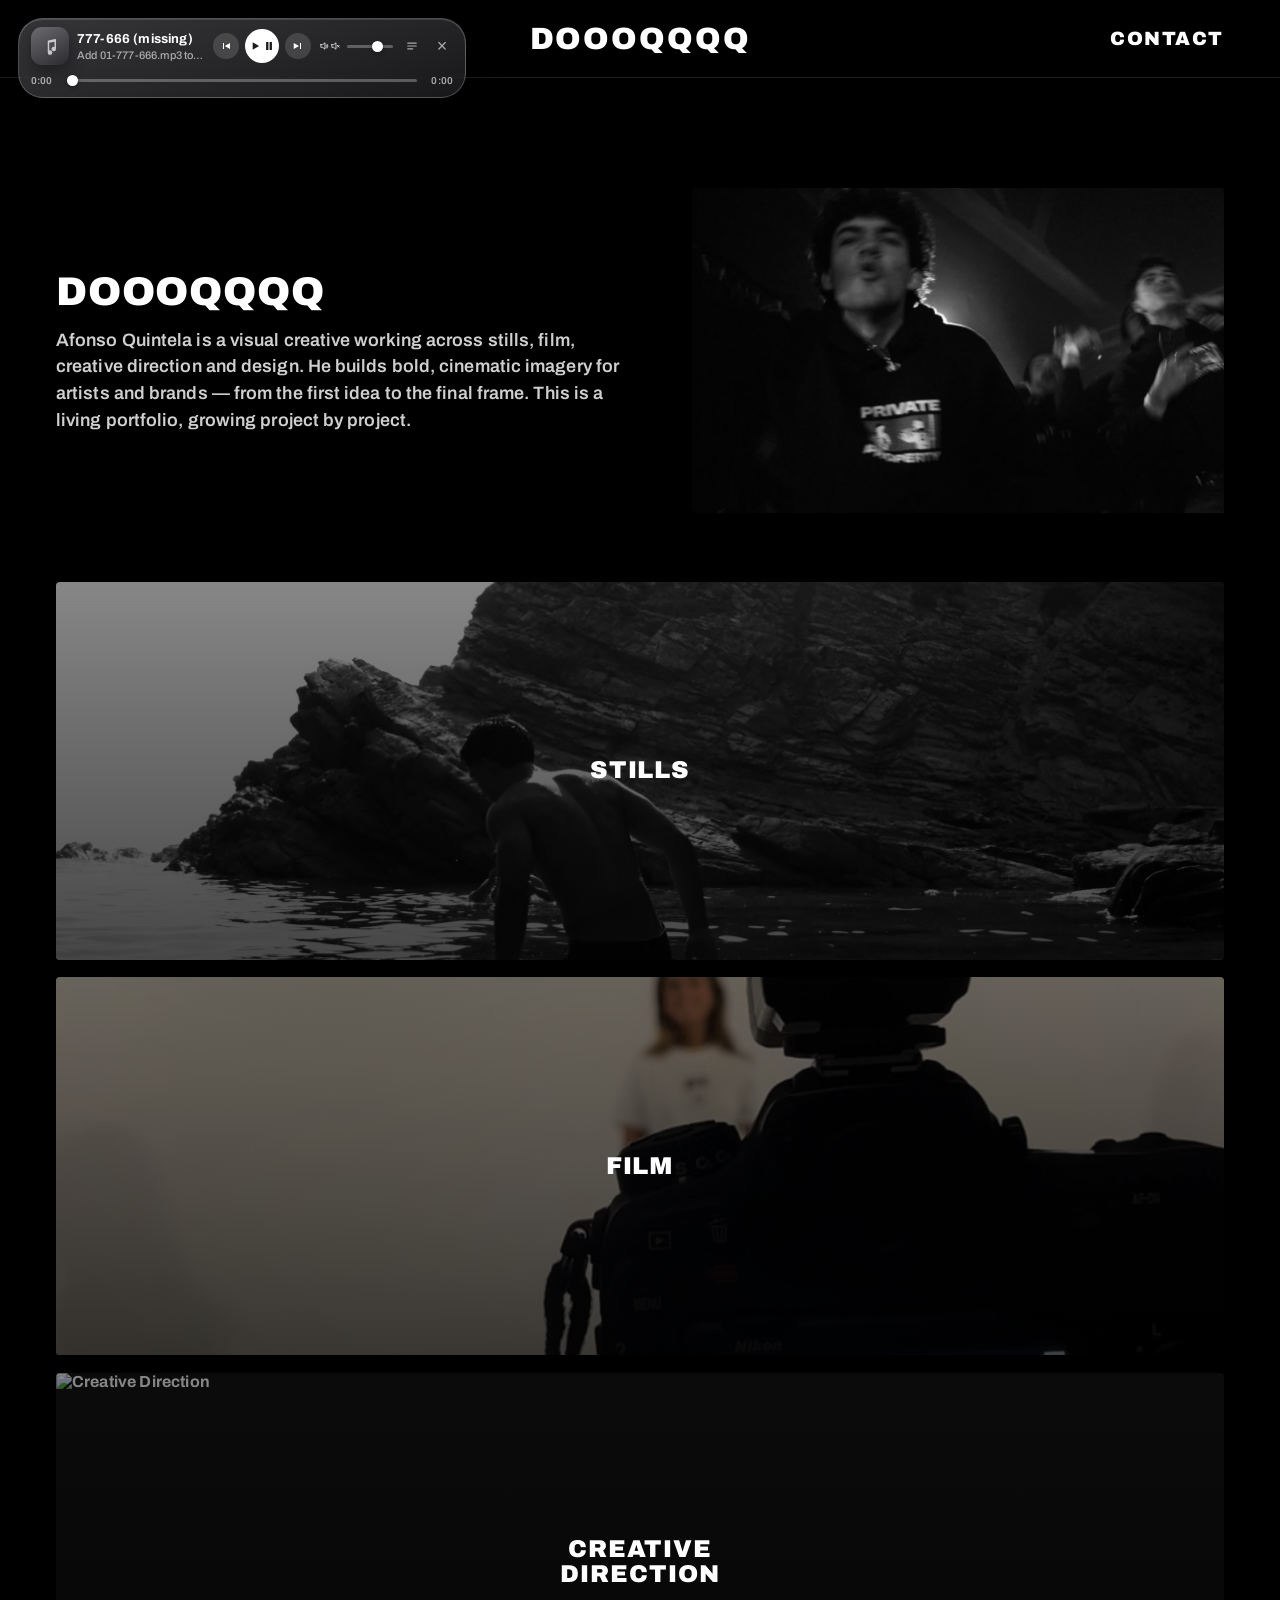
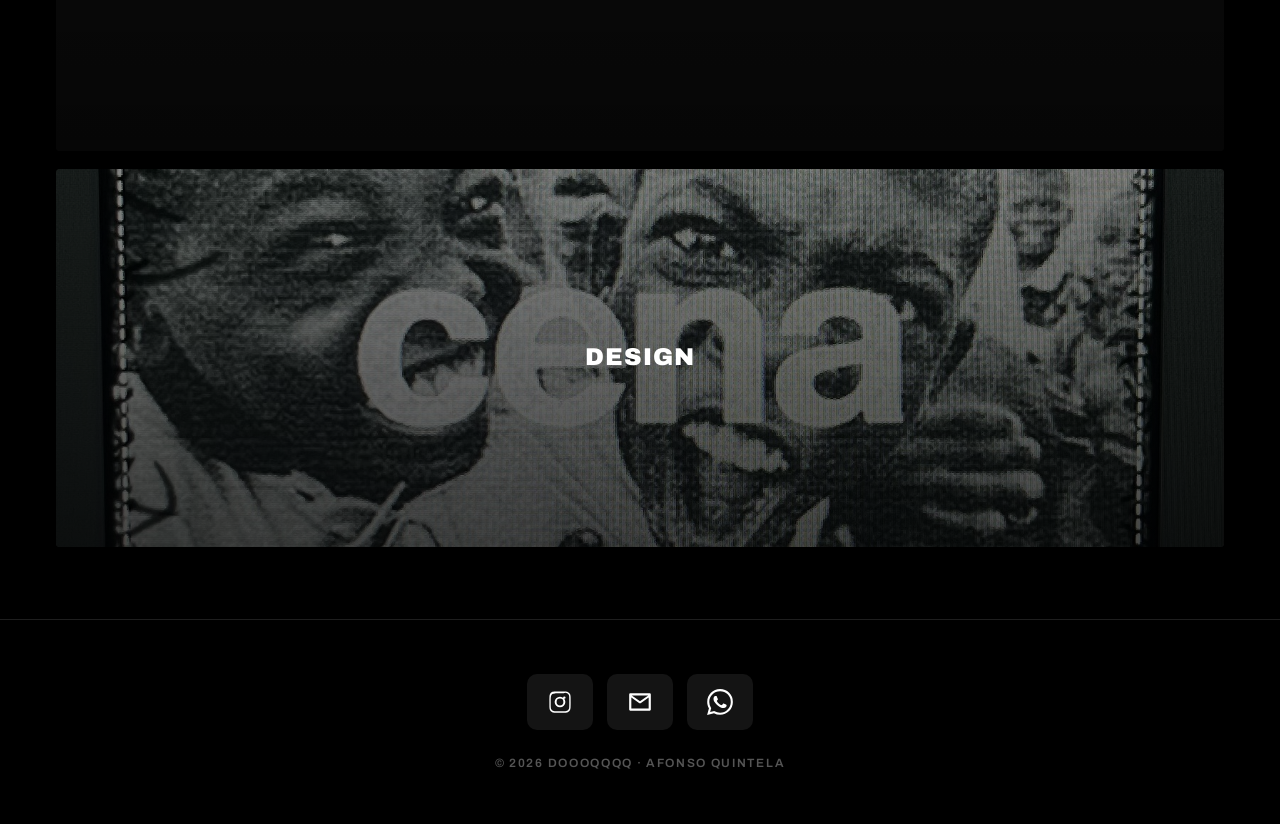
==== index.html @ 8027b3e5 "Fix image file extension from .JPG to .jpg" ====
<!DOCTYPE html>
<html lang="en">
<head>
  <meta charset="UTF-8" />
  <meta name="viewport" content="width=device-width, initial-scale=1.0" />
  <title>DOOOQQQQ — Afonso Quintela</title>
  <meta name="description" content="Afonso Quintela — stills, film, creative direction & design." />
  <link rel="stylesheet" href="assets/css/style.css" />
</head>
<body>

  <!-- Header -->
  <header class="site-header">
    <a href="index.html" class="brand">DOOOQQQQ</a>
    <div class="header__right">
      <a href="contact.html" class="btn-contact">Contact</a>
    </div>
  </header>

  <main>
    <!-- Hero -->
    <section class="wrap hero">
      <div class="hero__text">
        <h1 class="hero__title">DOOOQQQQ</h1>
        <p class="hero__bio">
          Afonso Quintela is a visual creative working across stills, film,
          creative direction and design. He builds bold, cinematic imagery for
          artists and brands — from the first idea to the final frame. This is a
          living portfolio, growing project by project.
        </p>
      </div>
      <div class="hero__media">
        <!-- Upload your photo as assets/img/afonso-portrait.jpg and it shows
             automatically; until then the placeholder below is used. -->
        <img src="assets/img/afonso-portrait.jpg" alt="Afonso Quintela"
             onerror="this.onerror=null;this.src='assets/img/afonso-portrait.svg';" />
      </div>
    </section>

    <!-- Category buttons -->
    <section class="wrap">
      <div class="cats">
        <a class="cat" href="stills.html">
          <img src="assets/img/cover-stills.PNG" alt="Stills" />
          <span class="cat__label">STILLS</span>
        </a>
        <a class="cat" href="film.html">
          <img src="assets/img/cover-film.PNG" alt="Film" />
          <span class="cat__label">FILM</span>
        </a>
        <a class="cat" href="creative-direction.html">
          <img src="assets/img/cover-creative.jpeg" alt="Creative Direction" />
          <span class="cat__label">CREATIVE<br />DIRECTION</span>
        </a>
        <a class="cat" href="design.html">
          <img src="assets/img/cover-design.jpg" alt="Design" />
          <span class="cat__label">DESIGN</span>
        </a>
      </div>
    </section>
  </main>

  <!-- Footer -->
  <footer class="site-footer" id="contact">
    <div class="footer__socials">
      <a class="social" href="https://www.instagram.com/doooqqqqqqq/" target="_blank" rel="noopener" aria-label="Instagram">
        <svg viewBox="0 0 24 24"><path d="M12 2.2c3.2 0 3.6 0 4.85.07 1.17.05 1.8.25 2.23.41.56.22.96.48 1.38.9.42.42.68.82.9 1.38.16.42.36 1.06.41 2.23.06 1.27.07 1.65.07 4.85s0 3.58-.07 4.85c-.05 1.17-.25 1.8-.41 2.23-.22.56-.48.96-.9 1.38-.42.42-.82.68-1.38.9-.42.16-1.06.36-2.23.41-1.27.06-1.65.07-4.85.07s-3.58 0-4.85-.07c-1.17-.05-1.8-.25-2.23-.41a3.7 3.7 0 0 1-1.38-.9 3.7 3.7 0 0 1-.9-1.38c-.16-.42-.36-1.06-.41-2.23C2.21 15.58 2.2 15.2 2.2 12s0-3.58.07-4.85c.05-1.17.25-1.8.41-2.23.22-.56.48-.96.9-1.38.42-.42.82-.68 1.38-.9.42-.16 1.06-.36 2.23-.41C8.42 2.21 8.8 2.2 12 2.2Zm0 1.8c-3.15 0-3.5 0-4.74.07-.9.04-1.38.19-1.7.32-.43.16-.73.36-1.05.68-.32.32-.52.62-.68 1.05-.13.32-.28.8-.32 1.7C3.44 8.5 3.43 8.85 3.43 12s0 3.5.07 4.74c.04.9.19 1.38.32 1.7.16.43.36.73.68 1.05.32.32.62.52 1.05.68.32.13.8.28 1.7.32 1.24.07 1.59.07 4.74.07s3.5 0 4.74-.07c.9-.04 1.38-.19 1.7-.32.43-.16.73-.36 1.05-.68.32-.32.52-.62.68-1.05.13-.32.28-.8.32-1.7.07-1.24.07-1.59.07-4.74s0-3.5-.07-4.74c-.04-.9-.19-1.38-.32-1.7a2.8 2.8 0 0 0-.68-1.05 2.8 2.8 0 0 0-1.05-.68c-.32-.13-.8-.28-1.7-.32C15.5 4 15.15 4 12 4Zm0 3.06A4.94 4.94 0 1 1 12 16.94 4.94 4.94 0 0 1 12 7.06Zm0 1.8a3.14 3.14 0 1 0 0 6.28 3.14 3.14 0 0 0 0-6.28Zm5.14-.9a1.15 1.15 0 1 1-2.3 0 1.15 1.15 0 0 1 2.3 0Z"/></svg>
      </a>
      <a class="social" href="https://mail.google.com/mail/?view=cm&amp;fs=1&amp;to=doooqqqqinquires@gmail.com&amp;su=Hey%2C%20would%20love%20to%20discuss%20a%20project%21" target="_blank" rel="noopener" aria-label="Email">
        <svg viewBox="0 0 24 24"><path d="M3 4h18a1 1 0 0 1 1 1v14a1 1 0 0 1-1 1H3a1 1 0 0 1-1-1V5a1 1 0 0 1 1-1Zm1.4 2 7.6 5.3L19.6 6H4.4ZM20 7.87l-7.43 5.2a1 1 0 0 1-1.14 0L4 7.87V18h16V7.87Z"/></svg>
      </a>
      <a class="social" href="https://wa.me/351914543935" target="_blank" rel="noopener" aria-label="WhatsApp">
        <svg viewBox="0 0 24 24"><path d="M17.5 14.4c-.3-.15-1.77-.87-2.04-.97-.27-.1-.47-.15-.67.15-.2.3-.77.97-.94 1.17-.17.2-.35.22-.65.07-.3-.15-1.26-.46-2.4-1.48-.89-.79-1.49-1.77-1.66-2.07-.17-.3-.02-.46.13-.61.14-.14.3-.35.45-.52.15-.17.2-.3.3-.5.1-.2.05-.37-.02-.52-.08-.15-.67-1.62-.92-2.22-.24-.58-.49-.5-.67-.51h-.57c-.2 0-.52.07-.8.37-.27.3-1.04 1.02-1.04 2.48s1.07 2.88 1.22 3.08c.15.2 2.1 3.2 5.08 4.49.71.3 1.26.49 1.69.63.71.22 1.36.19 1.87.12.57-.09 1.77-.72 2.02-1.42.25-.7.25-1.29.17-1.42-.07-.13-.27-.2-.57-.35Zm-5.46 7.45h-.01a9.87 9.87 0 0 1-5.03-1.38l-.36-.21-3.74.98 1-3.65-.24-.37A9.86 9.86 0 0 1 2.1 11.9C2.1 6.44 6.55 2 12.03 2a9.86 9.86 0 0 1 9.92 9.9c0 5.46-4.45 9.9-9.9 9.95Zm8.42-18.3A11.8 11.8 0 0 0 12.03.1C5.5.1.2 5.4.2 11.9c0 2.09.55 4.13 1.6 5.93L.1 24l6.33-1.66a11.8 11.8 0 0 0 5.6 1.43h.01c6.53 0 11.83-5.3 11.84-11.82a11.75 11.75 0 0 0-3.42-8.4Z"/></svg>
      </a>
    </div>
    <p class="footer__copy">© <span id="year"></span> DOOOQQQQ · Afonso Quintela</p>
  </footer>

  <script>document.getElementById('year').textContent = new Date().getFullYear();</script>
  <script src="assets/js/audio-player.js"></script>
  <script src="assets/js/site.js"></script>
</body>
</html>
---- assets/css/style.css ----
/* ============================================================
   DOOOQQQQ — Afonso Quintela portfolio
   ============================================================ */

@import url('https://fonts.googleapis.com/css2?family=Archivo:wght@400;600;700;800;900&display=swap');

:root {
  --bg: #000;
  --fg: #fff;
  --muted: #8a8a8a;
  --line: #1e1e1e;
  --card: #0d0d0d;
  --ease: cubic-bezier(0.22, 1, 0.36, 1);
  --maxw: 1400px;
}

* { margin: 0; padding: 0; box-sizing: border-box; }

html { scroll-behavior: smooth; }

body {
  background: var(--bg);
  color: var(--fg);
  font-family: 'Archivo', 'Helvetica Neue', Helvetica, Arial, sans-serif;
  font-weight: 700;
  letter-spacing: 0.01em;
  -webkit-font-smoothing: antialiased;
  text-rendering: optimizeLegibility;
  min-height: 100vh;
  display: flex;
  flex-direction: column;
}

a { color: inherit; text-decoration: none; }

/* ---------------- Header ---------------- */
.site-header {
  position: sticky;
  top: 0;
  z-index: 40;
  display: grid;
  grid-template-columns: 1fr auto 1fr;
  align-items: center;
  padding: 22px clamp(20px, 5vw, 56px);
  background: rgba(0, 0, 0, 0.72);
  backdrop-filter: blur(10px);
  border-bottom: 1px solid var(--line);
}

.brand {
  grid-column: 2;
  justify-self: center;
  font-weight: 900;
  font-size: clamp(22px, 2.4vw, 32px);
  letter-spacing: 0.06em;
  text-transform: uppercase;
}

.header__right {
  grid-column: 3;
  justify-self: end;
}

.btn-contact {
  color: var(--fg) !important;
  font-weight: 900;
  text-transform: uppercase;
  font-size: clamp(15px, 1.5vw, 20px);
  letter-spacing: 0.08em;
  transition: opacity 0.25s var(--ease);
}
.btn-contact:hover { opacity: 0.6; }

/* ---------------- Main ---------------- */
main { flex: 1 0 auto; width: 100%; }

.wrap { max-width: var(--maxw); margin: 0 auto; padding: 0 clamp(20px, 5vw, 56px); }

/* ---------------- Hero ---------------- */
.hero {
  /* top/bottom only — the section also carries .wrap, which already
     supplies the left/right padding; a shorthand here would zero it out */
  padding-top: clamp(60px, 12vh, 150px);
  padding-bottom: clamp(40px, 7vh, 90px);
  display: grid;
  grid-template-columns: 1fr;
  gap: clamp(24px, 4vw, 48px);
  align-items: center;
}
/* Two columns once there's room: text left, image right */
@media (min-width: 820px) {
  .hero { grid-template-columns: 1.05fr 0.95fr; }
}
.hero__text { min-width: 0; }
.hero__title {
  font-weight: 900;
  font-size: clamp(24px, 3.4vw, 40px);
  line-height: 1.05;
  letter-spacing: 0.02em;
  text-transform: uppercase;
  margin-bottom: 14px;
}
.hero__bio {
  max-width: 640px;
  font-weight: 600;
  font-size: clamp(15px, 1.4vw, 19px);
  line-height: 1.5;
  color: #cfcfcf;
  letter-spacing: 0.005em;
}
.hero__media {
  position: relative;
  width: 100%;
  aspect-ratio: 16 / 10;
  overflow: hidden;
  border-radius: 6px;
  background: var(--card);
}
.hero__media img {
  width: 100%;
  height: 100%;
  object-fit: cover;
  display: block;
}

/* ---------------- Category list (home) — vertical ---------------- */
.cats {
  display: flex;
  flex-direction: column;
  gap: clamp(10px, 1.4vw, 20px);
  padding-bottom: clamp(50px, 8vh, 100px);
}
.cat {
  position: relative;
  display: block;
  height: clamp(240px, 42vh, 460px);
  overflow: hidden;
  border-radius: 4px;
  background: var(--card);
}
.cat img {
  width: 100%;
  height: 100%;
  object-fit: cover;
  display: block;
  transition: transform 0.6s var(--ease), filter 0.6s var(--ease);
  filter: brightness(0.62);
}
.cat::after {
  content: '';
  position: absolute;
  inset: 0;
  background: linear-gradient(180deg, rgba(0,0,0,0.15), rgba(0,0,0,0.55));
  transition: background 0.4s var(--ease);
}
.cat__label {
  position: absolute;
  inset: 0;
  z-index: 2;
  display: flex;
  align-items: center;
  justify-content: center;
  text-align: center;
  padding: 12px;
  font-weight: 900;
  text-transform: uppercase;
  letter-spacing: 0.04em;
  font-size: clamp(18px, 1.9vw, 30px);
  line-height: 1.05;
}
.cat:hover img { transform: scale(1.08); filter: brightness(0.78); }
.cat:hover::after { background: linear-gradient(180deg, rgba(0,0,0,0.05), rgba(0,0,0,0.4)); }

/* ---------------- Category page header ---------------- */
.page-head {
  /* top/bottom only — see .hero above for why this can't be a shorthand */
  padding-top: clamp(46px, 9vh, 110px);
  padding-bottom: clamp(24px, 4vh, 48px);
}
.page-head h1 {
  font-weight: 900;
  font-size: clamp(44px, 9vw, 120px);
  line-height: 0.9;
  letter-spacing: -0.02em;
  text-transform: uppercase;
}
.page-head p {
  margin-top: 16px;
  color: var(--muted);
  font-weight: 600;
  font-size: 15px;
  letter-spacing: 0.14em;
  text-transform: uppercase;
}

/* ---------------- Content grids ---------------- */
.grid {
  display: grid;
  gap: clamp(10px, 1.4vw, 22px);
  padding-bottom: clamp(60px, 10vh, 120px);
}
.grid--wide   { grid-template-columns: 1fr; }

.item {
  position: relative;
  overflow: hidden;
  border-radius: 4px;
  background: var(--card);
  cursor: pointer;
}
.item img {
  width: 100%;
  height: 100%;
  object-fit: cover;
  display: block;
  transition: transform 0.6s var(--ease), filter 0.4s var(--ease);
}
.item--video { height: clamp(300px, 72vh, 700px); }

/* Stills — same bordered-card grid at every screen size (mobile and
   desktop both scroll the same pattern; only the column count grows
   with available width). */
.grid--stills {
  grid-template-columns: repeat(2, 1fr);
  gap: clamp(10px, 2vw, 18px);
}
@media (min-width: 700px) {
  .grid--stills { grid-template-columns: repeat(3, 1fr); }
}
@media (min-width: 1150px) {
  .grid--stills { grid-template-columns: repeat(4, 1fr); }
}
.item--photo {
  aspect-ratio: 4 / 5;
  border: 1px solid var(--line);
}
.item:hover img { transform: scale(1.04); }

/* Scroll reveal */
.reveal {
  opacity: 0;
  transform: translateY(40px);
  transition: opacity 0.8s var(--ease), transform 0.8s var(--ease);
}
.reveal.in { opacity: 1; transform: none; }
@media (prefers-reduced-motion: reduce) {
  .reveal { opacity: 1; transform: none; transition: none; }
}

/* Overlay text on film / creative / design items */
.item__overlay {
  position: absolute;
  inset: 0;
  z-index: 2;
  display: flex;
  flex-direction: column;
  justify-content: flex-end;
  padding: clamp(16px, 2vw, 30px);
  background: linear-gradient(180deg, rgba(0,0,0,0.05) 30%, rgba(0,0,0,0.7));
  transition: opacity 0.4s var(--ease);
}
.item__title {
  font-weight: 900;
  text-transform: uppercase;
  font-size: clamp(20px, 2.4vw, 40px);
  line-height: 1;
  letter-spacing: 0.01em;
}
.item__role {
  margin-top: 8px;
  font-weight: 600;
  font-size: clamp(12px, 1.1vw, 16px);
  letter-spacing: 0.06em;
  color: #d8d8d8;
}
.item__play {
  position: absolute;
  top: 50%; left: 50%;
  transform: translate(-50%, -50%);
  width: 66px; height: 66px;
  border-radius: 999px;
  border: 2px solid rgba(255,255,255,0.85);
  display: grid; place-items: center;
  transition: transform 0.3s var(--ease), background 0.3s var(--ease);
}
.item__play::before {
  content: '';
  border-left: 18px solid #fff;
  border-top: 11px solid transparent;
  border-bottom: 11px solid transparent;
  margin-left: 4px;
}
.item:hover .item__play { transform: translate(-50%, -50%) scale(1.08); background: rgba(0,0,0,0.35); }

/* ---------------- Lightbox ---------------- */
.lightbox {
  position: fixed;
  inset: 0;
  z-index: 100;
  display: none;
  align-items: center;
  justify-content: center;
  padding: clamp(20px, 5vw, 70px);
  background: rgba(0, 0, 0, 0.86);
  backdrop-filter: blur(14px);
  opacity: 0;
  transition: opacity 0.35s var(--ease);
}
.lightbox.open { display: flex; opacity: 1; }
body.lb-open { overflow: hidden; }
/* Blur + darken the rest of the site while lightbox is open */
body.lb-open .site-header,
body.lb-open main,
body.lb-open .site-footer {
  filter: blur(6px) brightness(0.4);
  transition: filter 0.35s var(--ease);
  pointer-events: none;
}

.lightbox__media {
  position: relative;
  max-width: min(1200px, 92vw);
  max-height: 86vh;
  transform: scale(0.96);
  transition: transform 0.35s var(--ease);
}
.lightbox.open .lightbox__media { transform: scale(1); }
.lightbox__media img,
.lightbox__media video {
  max-width: 100%;
  max-height: 86vh;
  display: block;
  border-radius: 4px;
  box-shadow: 0 30px 80px rgba(0,0,0,0.6);
}

/* Photo details (camera/lens/exposure) shown over the enlarged still —
   thin white caption text tucked into the bottom corners. Populated
   from the data-* attributes on the .item in stills.html, so adding
   the info for a new photo is just filling in those attributes. */
.lightbox__meta {
  position: absolute;
  bottom: clamp(10px, 2.5vw, 22px);
  max-width: 46%;
  font-weight: 400;
  font-size: clamp(10px, 1.1vw, 12px);
  line-height: 1.6;
  letter-spacing: 0.08em;
  text-transform: uppercase;
  color: rgba(255, 255, 255, 0.88);
  text-shadow: 0 1px 8px rgba(0, 0, 0, 0.85);
  pointer-events: none;
}
.lightbox__meta--left { left: clamp(10px, 2.5vw, 22px); text-align: left; }
.lightbox__meta--right { right: clamp(10px, 2.5vw, 22px); text-align: right; }
.lightbox__close {
  position: absolute;
  top: clamp(16px, 3vw, 34px);
  right: clamp(16px, 3vw, 34px);
  width: 52px; height: 52px;
  border: 1.5px solid rgba(255,255,255,0.6);
  border-radius: 999px;
  background: transparent;
  color: #fff;
  font-size: 22px;
  cursor: pointer;
  display: grid; place-items: center;
  transition: background 0.25s var(--ease), border-color 0.25s var(--ease);
}
.lightbox__close:hover { background: #fff; color: #000; border-color: #fff; }

/* ---------------- Footer ---------------- */
.site-footer {
  flex-shrink: 0;
  border-top: 1px solid var(--line);
  padding: clamp(34px, 6vh, 64px) clamp(20px, 5vw, 56px);
}
.footer__socials {
  display: flex;
  gap: 14px;
  justify-content: center;
  flex-wrap: wrap;
}
.social {
  width: 66px; height: 56px;
  border-radius: 10px;
  background: #141414;
  display: grid; place-items: center;
  transition: background 0.25s var(--ease), transform 0.25s var(--ease);
}
.social:hover { background: #222; transform: translateY(-2px); }
.social svg { width: 26px; height: 26px; fill: #fff; }
.footer__copy {
  text-align: center;
  margin-top: 26px;
  color: #555;
  font-weight: 600;
  font-size: 12px;
  letter-spacing: 0.14em;
  text-transform: uppercase;
}

/* ============================================================
   Contact — 3-step questionnaire
   ============================================================ */
.contact {
  max-width: 760px;
  margin: 0 auto;
  padding: clamp(40px, 8vh, 90px) clamp(20px, 5vw, 40px) clamp(60px, 10vh, 120px);
}

/* Step indicator */
.steps {
  display: flex;
  align-items: center;
  justify-content: center;
  gap: 12px;
  margin-bottom: clamp(26px, 5vh, 48px);
  text-transform: uppercase;
  font-weight: 800;
  font-size: clamp(15px, 1.6vw, 20px);
  letter-spacing: 0.08em;
}
.steps__item { color: #4a4a4a; transition: color 0.3s var(--ease); }
.steps__item.active { color: var(--fg); }
.steps__sep { color: #333; }

/* Step titles */
.step__title {
  text-align: center;
  font-weight: 900;
  text-transform: uppercase;
  font-size: clamp(28px, 5vw, 52px);
  letter-spacing: 0.01em;
  line-height: 1;
  margin-bottom: clamp(28px, 5vh, 46px);
}

.step { display: none; }
.step.active { display: block; animation: fade 0.4s var(--ease); }
@keyframes fade { from { opacity: 0; transform: translateY(12px); } to { opacity: 1; transform: none; } }

/* Calendar */
.cal__head {
  display: flex;
  align-items: center;
  justify-content: space-between;
  margin-bottom: 22px;
}
.cal__month {
  font-weight: 900;
  text-transform: uppercase;
  font-size: clamp(20px, 2.4vw, 30px);
  letter-spacing: 0.04em;
}
.cal__nav {
  background: none;
  border: none;
  color: var(--fg);
  font-size: 30px;
  cursor: pointer;
  line-height: 1;
  padding: 0 8px;
  transition: opacity 0.2s var(--ease);
}
.cal__nav:hover { opacity: 0.55; }
.cal__grid {
  display: grid;
  grid-template-columns: repeat(7, 1fr);
  gap: 4px;
  text-align: center;
}
.cal__dow {
  color: #666;
  font-weight: 800;
  font-size: clamp(13px, 1.4vw, 17px);
  padding: 10px 0;
  text-transform: uppercase;
}
.cal__day {
  padding: clamp(12px, 2vw, 18px) 0;
  font-weight: 800;
  font-size: clamp(16px, 1.8vw, 22px);
  cursor: pointer;
  border-radius: 6px;
  transition: background 0.2s var(--ease), color 0.2s var(--ease);
}
.cal__day:hover { background: #1a1a1a; }
.cal__day.is-empty { cursor: default; }
.cal__day.is-past {
  color: #3a3a3a;
  text-decoration: line-through;
  cursor: not-allowed;
}
.cal__day.is-past:hover { background: none; }
.cal__day.selected { background: var(--fg); color: var(--bg); }

/* Service options */
.services { display: flex; flex-direction: column; gap: 16px; }
.service-opt {
  background: #0d0d0d;
  border: 1px solid #262626;
  color: var(--fg);
  padding: clamp(20px, 3vw, 30px);
  font-family: inherit;
  font-weight: 900;
  text-transform: uppercase;
  font-size: clamp(20px, 2.6vw, 32px);
  letter-spacing: 0.03em;
  cursor: pointer;
  border-radius: 4px;
  transition: background 0.25s var(--ease), border-color 0.25s var(--ease), transform 0.2s var(--ease);
}
.service-opt:hover { background: #161616; transform: translateY(-2px); }
.service-opt.selected { background: var(--fg); color: var(--bg); border-color: var(--fg); }

/* Details form */
.form { display: flex; flex-direction: column; gap: 16px; }
.form__row { display: grid; grid-template-columns: 1fr 1fr; gap: 16px; }
.field {
  background: #0d0d0d;
  border: 1px solid #262626;
  color: var(--fg);
  font-family: inherit;
  font-weight: 700;
  font-size: clamp(16px, 1.7vw, 20px);
  padding: 18px 20px;
  border-radius: 4px;
  width: 100%;
  transition: border-color 0.25s var(--ease);
}
.field::placeholder { color: #6a6a6a; }
.field:focus { outline: none; border-color: #666; }
textarea.field { resize: vertical; min-height: 140px; }
select.field { appearance: none; cursor: pointer; }

/* Nav buttons */
.step__nav {
  display: flex;
  justify-content: space-between;
  gap: 14px;
  margin-top: clamp(28px, 5vh, 44px);
}
.btn {
  font-family: inherit;
  font-weight: 900;
  text-transform: uppercase;
  letter-spacing: 0.06em;
  font-size: clamp(16px, 1.8vw, 22px);
  padding: 18px 34px;
  border-radius: 4px;
  cursor: pointer;
  border: 1px solid #333;
  background: transparent;
  color: var(--fg);
  transition: opacity 0.2s var(--ease), background 0.25s var(--ease), color 0.25s var(--ease);
}
.btn--ghost:hover { background: #161616; }
.btn--primary { background: var(--fg); color: var(--bg); border-color: var(--fg); flex: 1; }
.btn--primary:hover { opacity: 0.85; }
.btn[disabled] { opacity: 0.3; cursor: not-allowed; }
.btn--submit { width: 100%; }

.thanks {
  text-align: center;
  font-weight: 900;
  text-transform: uppercase;
  font-size: clamp(24px, 4vw, 44px);
  padding: clamp(50px, 10vh, 120px) 0;
  line-height: 1.1;
}
.thanks small {
  display: block;
  margin-top: 18px;
  font-weight: 600;
  text-transform: none;
  font-size: clamp(15px, 1.6vw, 19px);
  color: var(--muted);
  letter-spacing: 0.02em;
}

/* ---------------- Responsive ---------------- */
@media (max-width: 900px) {
  .grid--wide { grid-template-columns: 1fr; }
}
@media (max-width: 560px) {
  .form__row { grid-template-columns: 1fr; }
}

/* ---------------- Floating audio player (horizontal, iOS-style widget) ---------------- */
.audio-player {
  position: fixed;
  top: 18px;
  left: 18px;
  z-index: 60;
  font-family: 'Archivo', 'Helvetica Neue', Helvetica, Arial, sans-serif;
  --gp-bg: rgba(60, 58, 62, 0.55);
  --gp-bg-soft: rgba(255, 255, 255, 0.14);
  --gp-border: rgba(255, 255, 255, 0.22);
  --gp-text: #ffffff;
  --gp-text-muted: rgba(255, 255, 255, 0.62);
  --gp-accent: #4fa8ff;
}

/* Collapsed round icon — crossfades into the expanded bar */
.audio-player__toggle {
  position: relative;
  width: 50px;
  height: 50px;
  border-radius: 50%;
  border: 1px solid var(--gp-border);
  background: var(--gp-bg);
  backdrop-filter: blur(16px) saturate(140%);
  -webkit-backdrop-filter: blur(16px) saturate(140%);
  color: var(--gp-text);
  display: flex;
  align-items: center;
  justify-content: center;
  cursor: pointer;
  overflow: hidden;
  box-shadow: 0 8px 24px rgba(0, 0, 0, 0.28);
  transition: opacity 0.2s var(--ease), transform 0.2s var(--ease);
}
.audio-player__toggle:hover { transform: scale(1.05); }
.audio-player.is-open .audio-player__toggle {
  opacity: 0;
  transform: scale(0.8);
  pointer-events: none;
}

.audio-player__toggle-art {
  position: absolute;
  inset: 0;
  display: flex;
  align-items: center;
  justify-content: center;
}
.audio-player__toggle-img { width: 100%; height: 100%; object-fit: cover; }
.audio-player__toggle .icon-note { width: 18px; height: 18px; fill: var(--gp-text); }
.audio-player.is-playing .audio-player__toggle-art { opacity: 0.35; }

.audio-player__bars {
  position: absolute;
  inset: 0;
  display: none;
  align-items: flex-end;
  justify-content: center;
  gap: 3px;
  padding-bottom: 16px;
}
.audio-player.is-playing .audio-player__bars { display: flex; }
.audio-player__bars i {
  width: 3px;
  background: var(--gp-text);
  border-radius: 2px;
  animation: dq-bar 0.9s ease-in-out infinite;
}
.audio-player__bars i:nth-child(1) { height: 6px; animation-delay: -0.6s; }
.audio-player__bars i:nth-child(2) { height: 12px; animation-delay: -0.3s; }
.audio-player__bars i:nth-child(3) { height: 8px; animation-delay: 0s; }
@keyframes dq-bar {
  0%, 100% { transform: scaleY(0.4); }
  50% { transform: scaleY(1); }
}

/* Expanded widget — grows sideways from the same top-left anchor, so it
   never drops down over the page content underneath it. */
.audio-player__panel {
  position: absolute;
  top: 0;
  left: 0;
  display: flex;
  flex-direction: column;
  width: max-content;
  max-width: min(90vw, 480px);
  padding: 8px 12px 10px;
  border: 1px solid var(--gp-border);
  border-radius: 25px;
  background: linear-gradient(165deg, rgba(90, 88, 92, 0.6), rgba(40, 39, 42, 0.6));
  backdrop-filter: blur(24px) saturate(150%);
  -webkit-backdrop-filter: blur(24px) saturate(150%);
  box-shadow: 0 24px 60px rgba(0, 0, 0, 0.45), inset 0 1px 0 rgba(255, 255, 255, 0.12);
  color: var(--gp-text);
  opacity: 0;
  visibility: hidden;
  pointer-events: none;
  transform: scale(0.94);
  transform-origin: top left;
  transition: opacity 0.22s var(--ease), transform 0.22s var(--ease), visibility 0.22s;
}
.audio-player.is-open .audio-player__panel {
  opacity: 1;
  visibility: visible;
  pointer-events: auto;
  transform: scale(1);
}

.audio-player__row {
  display: flex;
  align-items: center;
  gap: 8px;
}

.audio-player__art {
  flex-shrink: 0;
  width: 38px;
  height: 38px;
  border-radius: 11px;
  overflow: hidden;
  background: linear-gradient(150deg, #6b6b70, #2b2a2e);
  display: flex;
  align-items: center;
  justify-content: center;
  box-shadow: 0 6px 16px rgba(0, 0, 0, 0.35);
}
.audio-player__art-img { width: 100%; height: 100%; object-fit: cover; }
.audio-player__art-fallback { width: 18px; height: 18px; fill: rgba(255, 255, 255, 0.7); }

.audio-player__meta {
  min-width: 0;
  max-width: 128px;
  flex-shrink: 1;
  /* Without this, flex items default to a content-based automatic
     min-width, so the long "Track 1 (unavailable)" nowrap text was
     forcing the box (and the whole bar) wider than max-width allowed,
     which is why the widget grew past its intended size and started
     overlapping the header logo. */
  overflow: hidden;
}
.audio-player__title {
  font-size: 13px;
  font-weight: 700;
  line-height: 1.25;
  color: var(--gp-text);
  white-space: nowrap;
  overflow: hidden;
  text-overflow: ellipsis;
}
.audio-player__artist {
  margin-top: 2px;
  font-size: 11px;
  font-weight: 500;
  color: var(--gp-text-muted);
  white-space: nowrap;
  overflow: hidden;
  text-overflow: ellipsis;
}

.audio-player__controls {
  display: flex;
  align-items: center;
  gap: 6px;
  flex-shrink: 0;
}
.audio-player__btn {
  border: none;
  background: var(--gp-bg-soft);
  color: var(--gp-text);
  cursor: pointer;
  width: 26px;
  height: 26px;
  border-radius: 50%;
  display: flex;
  align-items: center;
  justify-content: center;
  flex-shrink: 0;
  transition: background 0.2s var(--ease), transform 0.15s var(--ease);
}
.audio-player__btn:hover { background: rgba(255, 255, 255, 0.24); transform: scale(1.06); }
.audio-player__btn svg { width: 12px; height: 12px; fill: currentColor; }
.audio-player__btn--play {
  width: 34px;
  height: 34px;
  background: var(--gp-text);
  color: #1a1a1a;
}
.audio-player__btn--play svg { width: 14px; height: 14px; }
.audio-player__btn--play:hover { background: #ffffff; }

.audio-player__volume {
  display: flex;
  align-items: center;
  gap: 6px;
  flex-shrink: 0;
}
.audio-player__btn--mute {
  width: 22px;
  height: 22px;
  background: none;
}
.audio-player__btn--mute svg { width: 12px; height: 12px; }
.audio-player__volume-range { width: 46px; }

.audio-player__queue-toggle,
.audio-player__close {
  border: none;
  background: none;
  color: var(--gp-text-muted);
  cursor: pointer;
  display: flex;
  align-items: center;
  justify-content: center;
  width: 22px;
  height: 22px;
  border-radius: 50%;
  flex-shrink: 0;
  transition: color 0.15s var(--ease), background 0.15s var(--ease);
}
.audio-player__queue-toggle:hover,
.audio-player__close:hover { color: var(--gp-text); background: rgba(255, 255, 255, 0.1); }
.audio-player__queue-toggle svg { width: 14px; height: 14px; fill: currentColor; }
.audio-player__close { font-size: 18px; line-height: 1; }

.audio-player__seek-row {
  display: flex;
  align-items: center;
  gap: 8px;
  margin-top: 10px;
}
.audio-player__time {
  font-size: 10px;
  font-weight: 600;
  color: var(--gp-text-muted);
  min-width: 28px;
}
.audio-player__time--dur { text-align: right; }

.audio-player__range,
.audio-player__volume-range {
  -webkit-appearance: none;
  appearance: none;
  flex: 1;
  height: 3px;
  border-radius: 2px;
  background: rgba(255, 255, 255, 0.28);
  cursor: pointer;
}
.audio-player__range::-webkit-slider-thumb,
.audio-player__volume-range::-webkit-slider-thumb {
  -webkit-appearance: none;
  appearance: none;
  width: 11px;
  height: 11px;
  border-radius: 50%;
  background: var(--gp-text);
  cursor: pointer;
  box-shadow: 0 1px 4px rgba(0, 0, 0, 0.4);
}
.audio-player__range::-moz-range-thumb,
.audio-player__volume-range::-moz-range-thumb {
  width: 11px;
  height: 11px;
  border: none;
  border-radius: 50%;
  background: var(--gp-text);
  cursor: pointer;
}
.audio-player__volume-range { accent-color: var(--gp-accent); }

.audio-player__list {
  list-style: none;
  max-height: 0;
  overflow: hidden;
  border-top: 1px solid transparent;
  margin-top: 0;
  transition: max-height 0.25s var(--ease), margin-top 0.25s var(--ease), border-color 0.25s var(--ease);
}
.audio-player.is-queue-open .audio-player__list {
  max-height: 148px;
  overflow-y: auto;
  margin-top: 12px;
  padding-top: 10px;
  border-top-color: rgba(255, 255, 255, 0.16);
}
.audio-player__item {
  display: flex;
  align-items: baseline;
  justify-content: space-between;
  gap: 8px;
  padding: 7px 8px;
  border-radius: 10px;
  cursor: pointer;
  transition: background 0.15s var(--ease);
}
.audio-player__item:hover { background: rgba(255, 255, 255, 0.08); }
.audio-player__item.is-active { background: rgba(255, 255, 255, 0.16); }
.audio-player__item-title {
  font-size: 12px;
  font-weight: 600;
  color: var(--gp-text);
}
.audio-player__item-artist {
  font-size: 10px;
  font-weight: 500;
  color: var(--gp-text-muted);
  white-space: nowrap;
}

/* Below this, the header's centered brand text has less room either
   side, so keep the widget from ever reaching under it. */
@media (max-width: 1100px) {
  .audio-player__volume { display: none; }
}

@media (max-width: 640px) {
  /* Smaller wordmark on phones — the clamp() floor of 22px still read
     too large next to the compact header on narrow screens. */
  .brand { font-size: 16px; letter-spacing: 0.04em; }
  .site-header { padding-top: 16px; padding-bottom: 16px; }

  .audio-player { top: 10px; left: 10px; }
  /* There isn't enough room next to the collapsed icon to grow a wide
     bar sideways without running under the header's logo or Contact
     link, so on small screens the expanded widget instead drops down
     below the header entirely — same tap-to-open icon, but it opens
     as a tray under the header rather than squeezing into its row. */
  .audio-player__panel {
    top: 60px;
    max-width: calc(100vw - 20px);
    padding: 8px 12px 10px;
  }
  .audio-player__meta { min-width: 60px; max-width: 160px; }
  .audio-player__row { gap: 8px; }
  .audio-player__art { width: 36px; height: 36px; border-radius: 10px; }
  .audio-player__controls { gap: 6px; }
  .audio-player__btn { width: 26px; height: 26px; }
  .audio-player__btn--play { width: 32px; height: 32px; }
  .audio-player__queue-toggle,
  .audio-player__close { width: 24px; height: 24px; }
}
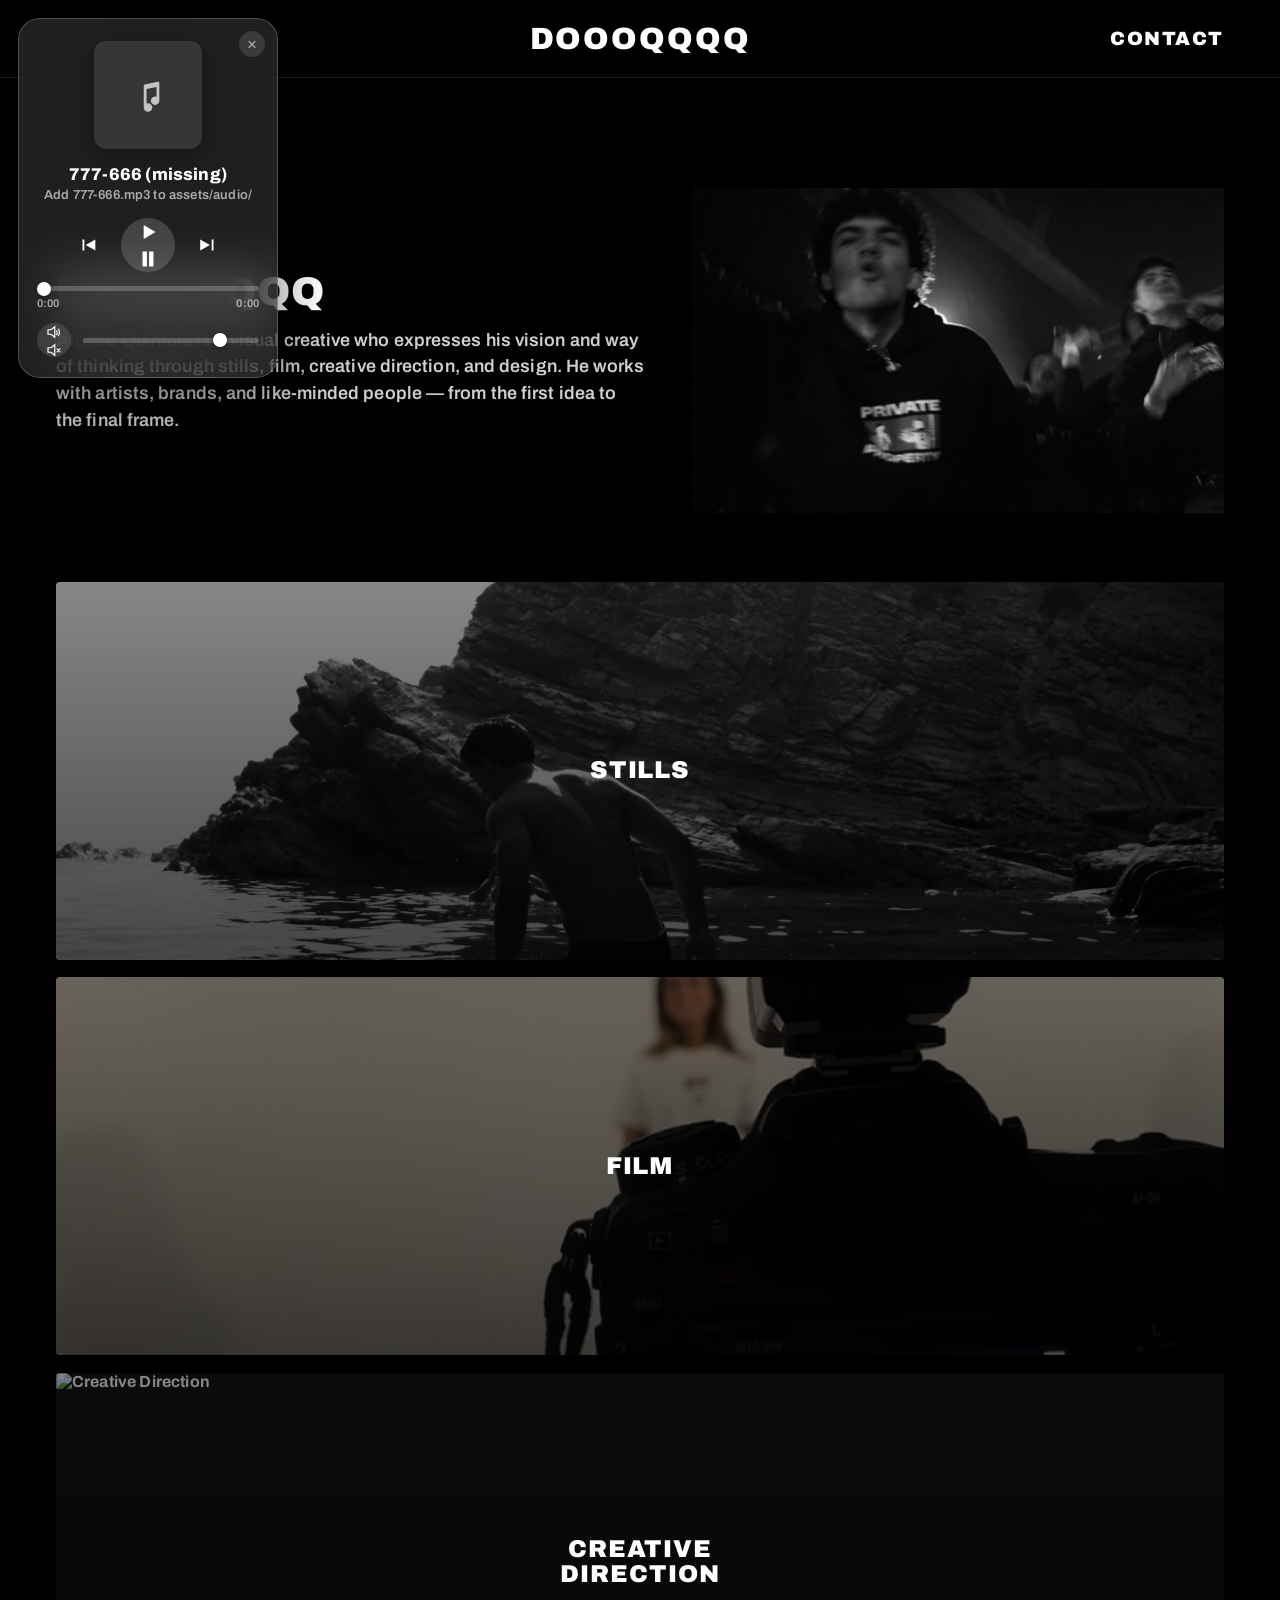
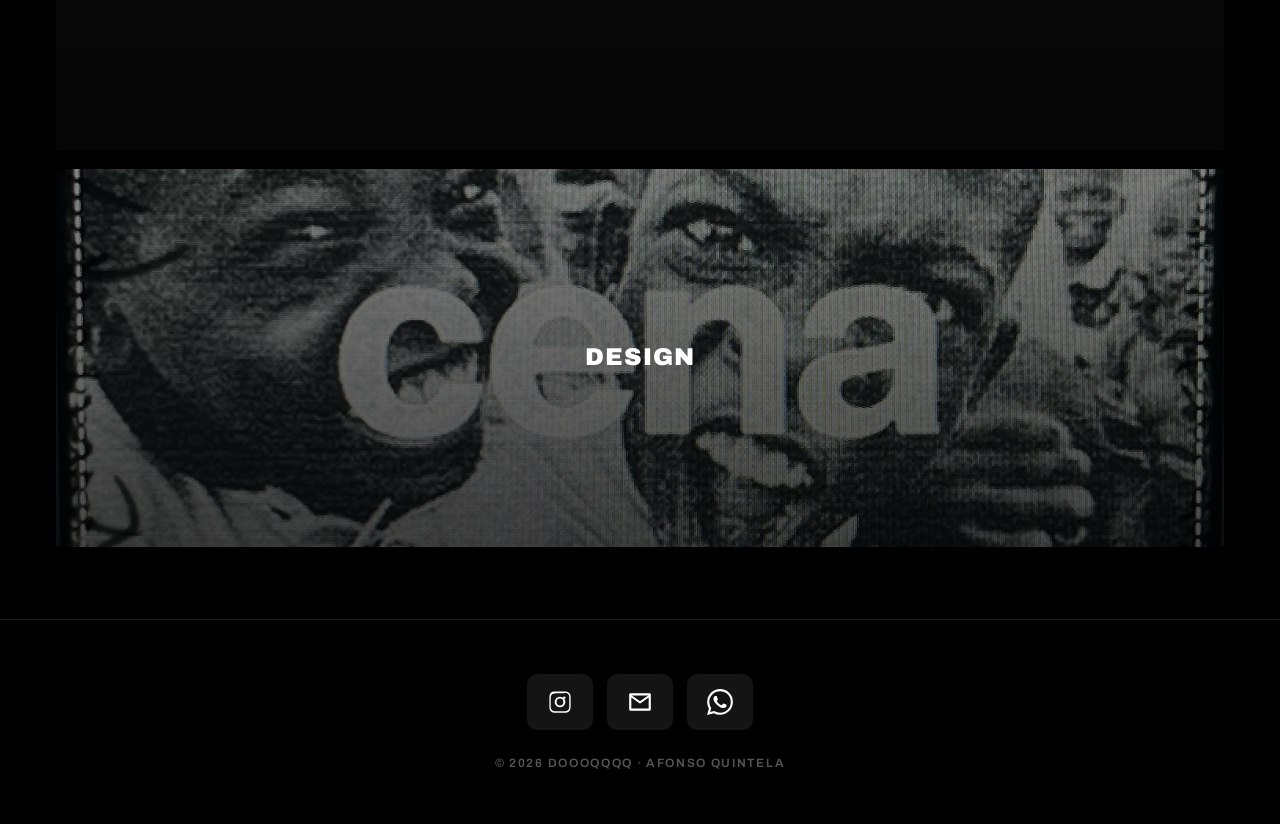
==== commit efe1e1e0: "Simplify music player to a compact card; remove two tracks; new bio - Rebuilt the player as a vertic" ====
--- a/index.html
+++ b/index.html
@@ -23,10 +23,10 @@
       <div class="hero__text">
         <h1 class="hero__title">DOOOQQQQ</h1>
         <p class="hero__bio">
-          Afonso Quintela is a visual creative working across stills, film,
-          creative direction and design. He builds bold, cinematic imagery for
-          artists and brands — from the first idea to the final frame. This is a
-          living portfolio, growing project by project.
+          Afonso Quintela is a visual creative who expresses his vision and way
+          of thinking through stills, film, creative direction, and design. He
+          works with artists, brands, and like-minded people — from the first
+          idea to the final frame.
         </p>
       </div>
       <div class="hero__media">
--- a/assets/css/style.css
+++ b/assets/css/style.css
@@ -587,344 +587,229 @@
   .form__row { grid-template-columns: 1fr; }
 }
 
-/* ---------------- Floating audio player (horizontal, iOS-style widget) ---------------- */
+/* ---------------- Floating music player (compact vertical card) ---------------- */
 .audio-player {
   position: fixed;
   top: 18px;
   left: 18px;
   z-index: 60;
   font-family: 'Archivo', 'Helvetica Neue', Helvetica, Arial, sans-serif;
-  --gp-bg: rgba(60, 58, 62, 0.55);
-  --gp-bg-soft: rgba(255, 255, 255, 0.14);
-  --gp-border: rgba(255, 255, 255, 0.22);
+  --gp-bg: rgba(58, 56, 60, 0.55);
+  --gp-soft: rgba(255, 255, 255, 0.16);
   --gp-text: #ffffff;
-  --gp-text-muted: rgba(255, 255, 255, 0.62);
-  --gp-accent: #4fa8ff;
-}
-
-/* Collapsed round icon — crossfades into the expanded bar */
+  --gp-muted: rgba(255, 255, 255, 0.62);
+}
+
+/* Collapsed round icon */
 .audio-player__toggle {
   position: relative;
-  width: 50px;
-  height: 50px;
-  border-radius: 50%;
-  border: 1px solid var(--gp-border);
+  width: 48px;
+  height: 48px;
+  border-radius: 999px;
+  border: 1px solid rgba(255, 255, 255, 0.22);
   background: var(--gp-bg);
-  backdrop-filter: blur(16px) saturate(140%);
-  -webkit-backdrop-filter: blur(16px) saturate(140%);
+  backdrop-filter: blur(18px) saturate(1.3);
+  -webkit-backdrop-filter: blur(18px) saturate(1.3);
   color: var(--gp-text);
-  display: flex;
-  align-items: center;
-  justify-content: center;
-  cursor: pointer;
+  cursor: pointer;
+  display: grid;
+  place-items: center;
+  box-shadow: 0 10px 30px rgba(0, 0, 0, 0.45);
+  transition: transform 0.2s var(--ease), opacity 0.2s var(--ease);
+}
+.audio-player__toggle:hover { transform: scale(1.06); }
+.audio-player.is-open .audio-player__toggle { opacity: 0; pointer-events: none; }
+.audio-player__toggle-art {
+  position: relative;
+  width: 28px; height: 28px;
+  border-radius: 7px;
   overflow: hidden;
-  box-shadow: 0 8px 24px rgba(0, 0, 0, 0.28);
-  transition: opacity 0.2s var(--ease), transform 0.2s var(--ease);
-}
-.audio-player__toggle:hover { transform: scale(1.05); }
-.audio-player.is-open .audio-player__toggle {
-  opacity: 0;
-  transform: scale(0.8);
-  pointer-events: none;
-}
-
-.audio-player__toggle-art {
-  position: absolute;
-  inset: 0;
-  display: flex;
-  align-items: center;
-  justify-content: center;
+  display: grid; place-items: center;
 }
 .audio-player__toggle-img { width: 100%; height: 100%; object-fit: cover; }
 .audio-player__toggle .icon-note { width: 18px; height: 18px; fill: var(--gp-text); }
 .audio-player.is-playing .audio-player__toggle-art { opacity: 0.35; }
-
 .audio-player__bars {
   position: absolute;
   inset: 0;
   display: none;
-  align-items: flex-end;
+  align-items: center;
   justify-content: center;
   gap: 3px;
-  padding-bottom: 16px;
 }
 .audio-player.is-playing .audio-player__bars { display: flex; }
 .audio-player__bars i {
   width: 3px;
   background: var(--gp-text);
   border-radius: 2px;
-  animation: dq-bar 0.9s ease-in-out infinite;
-}
-.audio-player__bars i:nth-child(1) { height: 6px; animation-delay: -0.6s; }
-.audio-player__bars i:nth-child(2) { height: 12px; animation-delay: -0.3s; }
-.audio-player__bars i:nth-child(3) { height: 8px; animation-delay: 0s; }
-@keyframes dq-bar {
-  0%, 100% { transform: scaleY(0.4); }
-  50% { transform: scaleY(1); }
-}
-
-/* Expanded widget — grows sideways from the same top-left anchor, so it
-   never drops down over the page content underneath it. */
-.audio-player__panel {
+  animation: eq 0.9s ease-in-out infinite;
+}
+.audio-player__bars i:nth-child(1) { height: 7px;  animation-delay: -0.6s; }
+.audio-player__bars i:nth-child(2) { height: 14px; animation-delay: -0.3s; }
+.audio-player__bars i:nth-child(3) { height: 9px;  animation-delay: 0s; }
+@keyframes eq { 0%, 100% { transform: scaleY(0.5); } 50% { transform: scaleY(1); } }
+@media (prefers-reduced-motion: reduce) { .audio-player__bars i { animation: none; } }
+
+/* Expanded card */
+.audio-player__card {
   position: absolute;
   top: 0;
   left: 0;
-  display: flex;
-  flex-direction: column;
-  width: max-content;
-  max-width: min(90vw, 480px);
-  padding: 8px 12px 10px;
-  border: 1px solid var(--gp-border);
-  border-radius: 25px;
-  background: linear-gradient(165deg, rgba(90, 88, 92, 0.6), rgba(40, 39, 42, 0.6));
-  backdrop-filter: blur(24px) saturate(150%);
-  -webkit-backdrop-filter: blur(24px) saturate(150%);
-  box-shadow: 0 24px 60px rgba(0, 0, 0, 0.45), inset 0 1px 0 rgba(255, 255, 255, 0.12);
+  width: 260px;
+  padding: 18px 18px 20px;
+  border-radius: 22px;
+  border: 1px solid rgba(255, 255, 255, 0.22);
+  background: var(--gp-bg);
+  backdrop-filter: blur(26px) saturate(1.4);
+  -webkit-backdrop-filter: blur(26px) saturate(1.4);
+  box-shadow: 0 24px 60px rgba(0, 0, 0, 0.5);
   color: var(--gp-text);
+  transform-origin: top left;
+  transform: scale(0.9);
   opacity: 0;
-  visibility: hidden;
   pointer-events: none;
-  transform: scale(0.94);
-  transform-origin: top left;
-  transition: opacity 0.22s var(--ease), transform 0.22s var(--ease), visibility 0.22s;
-}
-.audio-player.is-open .audio-player__panel {
-  opacity: 1;
-  visibility: visible;
-  pointer-events: auto;
-  transform: scale(1);
-}
-
-.audio-player__row {
-  display: flex;
-  align-items: center;
-  gap: 8px;
-}
+  transition: transform 0.28s var(--ease), opacity 0.28s var(--ease);
+}
+.audio-player.is-open .audio-player__card { transform: scale(1); opacity: 1; pointer-events: auto; }
+
+.audio-player__close {
+  position: absolute;
+  top: 12px; right: 12px;
+  width: 26px; height: 26px;
+  border: none;
+  border-radius: 999px;
+  background: rgba(255, 255, 255, 0.12);
+  color: var(--gp-muted);
+  font-size: 17px;
+  line-height: 1;
+  cursor: pointer;
+  transition: background 0.2s var(--ease), color 0.2s var(--ease);
+}
+.audio-player__close:hover { background: rgba(255, 255, 255, 0.22); color: var(--gp-text); }
 
 .audio-player__art {
-  flex-shrink: 0;
-  width: 38px;
-  height: 38px;
-  border-radius: 11px;
+  width: 108px;
+  height: 108px;
+  margin: 4px auto 16px;
+  border-radius: 12px;
   overflow: hidden;
-  background: linear-gradient(150deg, #6b6b70, #2b2a2e);
+  background: rgba(255, 255, 255, 0.1);
+  display: grid;
+  place-items: center;
+  box-shadow: 0 8px 24px rgba(0, 0, 0, 0.35);
+}
+.audio-player__art-img { width: 100%; height: 100%; object-fit: cover; }
+.audio-player__art-fallback { width: 34px; height: 34px; fill: rgba(255, 255, 255, 0.7); }
+
+.audio-player__title {
+  text-align: center;
+  font-weight: 800;
+  font-size: 17px;
+  line-height: 1.2;
+  letter-spacing: 0.01em;
+  overflow: hidden;
+  text-overflow: ellipsis;
+  white-space: nowrap;
+}
+.audio-player__artist {
+  text-align: center;
+  margin-top: 3px;
+  font-weight: 600;
+  font-size: 13px;
+  color: var(--gp-muted);
+  overflow: hidden;
+  text-overflow: ellipsis;
+  white-space: nowrap;
+}
+
+.audio-player__controls {
   display: flex;
   align-items: center;
   justify-content: center;
-  box-shadow: 0 6px 16px rgba(0, 0, 0, 0.35);
-}
-.audio-player__art-img { width: 100%; height: 100%; object-fit: cover; }
-.audio-player__art-fallback { width: 18px; height: 18px; fill: rgba(255, 255, 255, 0.7); }
-
-.audio-player__meta {
-  min-width: 0;
-  max-width: 128px;
-  flex-shrink: 1;
-  /* Without this, flex items default to a content-based automatic
-     min-width, so the long "Track 1 (unavailable)" nowrap text was
-     forcing the box (and the whole bar) wider than max-width allowed,
-     which is why the widget grew past its intended size and started
-     overlapping the header logo. */
-  overflow: hidden;
-}
-.audio-player__title {
-  font-size: 13px;
-  font-weight: 700;
-  line-height: 1.25;
-  color: var(--gp-text);
-  white-space: nowrap;
-  overflow: hidden;
-  text-overflow: ellipsis;
-}
-.audio-player__artist {
-  margin-top: 2px;
-  font-size: 11px;
-  font-weight: 500;
-  color: var(--gp-text-muted);
-  white-space: nowrap;
-  overflow: hidden;
-  text-overflow: ellipsis;
-}
-
-.audio-player__controls {
-  display: flex;
-  align-items: center;
-  gap: 6px;
-  flex-shrink: 0;
+  gap: 22px;
+  margin: 16px 0 4px;
 }
 .audio-player__btn {
   border: none;
-  background: var(--gp-bg-soft);
+  background: transparent;
   color: var(--gp-text);
   cursor: pointer;
-  width: 26px;
-  height: 26px;
-  border-radius: 50%;
+  display: grid;
+  place-items: center;
+  padding: 0;
+  transition: transform 0.15s var(--ease), opacity 0.15s var(--ease);
+}
+.audio-player__btn:hover { transform: scale(1.1); }
+.audio-player__btn svg { width: 22px; height: 22px; fill: currentColor; }
+.audio-player__btn--play {
+  width: 54px; height: 54px;
+  border-radius: 999px;
+  background: rgba(255, 255, 255, 0.16);
+}
+.audio-player__btn--play svg { width: 26px; height: 26px; }
+.audio-player__btn--play:hover { background: rgba(255, 255, 255, 0.26); }
+
+.audio-player__seek-row { margin-top: 14px; }
+.audio-player__times {
+  display: flex;
+  justify-content: space-between;
+  margin-top: 6px;
+}
+.audio-player__time {
+  font-size: 11px;
+  font-weight: 600;
+  color: var(--gp-muted);
+}
+
+.audio-player__volume {
   display: flex;
   align-items: center;
-  justify-content: center;
-  flex-shrink: 0;
-  transition: background 0.2s var(--ease), transform 0.15s var(--ease);
-}
-.audio-player__btn:hover { background: rgba(255, 255, 255, 0.24); transform: scale(1.06); }
-.audio-player__btn svg { width: 12px; height: 12px; fill: currentColor; }
-.audio-player__btn--play {
-  width: 34px;
-  height: 34px;
-  background: var(--gp-text);
-  color: #1a1a1a;
-}
-.audio-player__btn--play svg { width: 14px; height: 14px; }
-.audio-player__btn--play:hover { background: #ffffff; }
-
-.audio-player__volume {
-  display: flex;
-  align-items: center;
-  gap: 6px;
-  flex-shrink: 0;
+  gap: 12px;
+  margin-top: 14px;
 }
 .audio-player__btn--mute {
-  width: 22px;
-  height: 22px;
-  background: none;
-}
-.audio-player__btn--mute svg { width: 12px; height: 12px; }
-.audio-player__volume-range { width: 46px; }
-
-.audio-player__queue-toggle,
-.audio-player__close {
-  border: none;
-  background: none;
-  color: var(--gp-text-muted);
-  cursor: pointer;
-  display: flex;
-  align-items: center;
-  justify-content: center;
-  width: 22px;
-  height: 22px;
-  border-radius: 50%;
-  flex-shrink: 0;
-  transition: color 0.15s var(--ease), background 0.15s var(--ease);
-}
-.audio-player__queue-toggle:hover,
-.audio-player__close:hover { color: var(--gp-text); background: rgba(255, 255, 255, 0.1); }
-.audio-player__queue-toggle svg { width: 14px; height: 14px; fill: currentColor; }
-.audio-player__close { font-size: 18px; line-height: 1; }
-
-.audio-player__seek-row {
-  display: flex;
-  align-items: center;
-  gap: 8px;
-  margin-top: 10px;
-}
-.audio-player__time {
-  font-size: 10px;
-  font-weight: 600;
-  color: var(--gp-text-muted);
-  min-width: 28px;
-}
-.audio-player__time--dur { text-align: right; }
-
+  width: 34px; height: 34px;
+  border-radius: 999px;
+  background: rgba(255, 255, 255, 0.12);
+  flex: none;
+}
+.audio-player__btn--mute svg { width: 18px; height: 18px; }
+.audio-player__btn--mute:hover { background: rgba(255, 255, 255, 0.22); transform: none; }
+
+/* Sliders (seek + volume) */
 .audio-player__range,
 .audio-player__volume-range {
   -webkit-appearance: none;
   appearance: none;
-  flex: 1;
-  height: 3px;
-  border-radius: 2px;
-  background: rgba(255, 255, 255, 0.28);
-  cursor: pointer;
-}
+  width: 100%;
+  height: 5px;
+  border-radius: 999px;
+  background: rgba(255, 255, 255, 0.22);
+  cursor: pointer;
+}
+.audio-player__range { display: block; }
+.audio-player__volume-range { flex: 1; }
 .audio-player__range::-webkit-slider-thumb,
 .audio-player__volume-range::-webkit-slider-thumb {
   -webkit-appearance: none;
   appearance: none;
-  width: 11px;
-  height: 11px;
-  border-radius: 50%;
-  background: var(--gp-text);
-  cursor: pointer;
+  width: 14px; height: 14px;
+  border-radius: 999px;
+  background: #fff;
   box-shadow: 0 1px 4px rgba(0, 0, 0, 0.4);
 }
 .audio-player__range::-moz-range-thumb,
 .audio-player__volume-range::-moz-range-thumb {
-  width: 11px;
-  height: 11px;
+  width: 14px; height: 14px;
   border: none;
-  border-radius: 50%;
-  background: var(--gp-text);
-  cursor: pointer;
-}
-.audio-player__volume-range { accent-color: var(--gp-accent); }
-
-.audio-player__list {
-  list-style: none;
-  max-height: 0;
-  overflow: hidden;
-  border-top: 1px solid transparent;
-  margin-top: 0;
-  transition: max-height 0.25s var(--ease), margin-top 0.25s var(--ease), border-color 0.25s var(--ease);
-}
-.audio-player.is-queue-open .audio-player__list {
-  max-height: 148px;
-  overflow-y: auto;
-  margin-top: 12px;
-  padding-top: 10px;
-  border-top-color: rgba(255, 255, 255, 0.16);
-}
-.audio-player__item {
-  display: flex;
-  align-items: baseline;
-  justify-content: space-between;
-  gap: 8px;
-  padding: 7px 8px;
-  border-radius: 10px;
-  cursor: pointer;
-  transition: background 0.15s var(--ease);
-}
-.audio-player__item:hover { background: rgba(255, 255, 255, 0.08); }
-.audio-player__item.is-active { background: rgba(255, 255, 255, 0.16); }
-.audio-player__item-title {
-  font-size: 12px;
-  font-weight: 600;
-  color: var(--gp-text);
-}
-.audio-player__item-artist {
-  font-size: 10px;
-  font-weight: 500;
-  color: var(--gp-text-muted);
-  white-space: nowrap;
-}
-
-/* Below this, the header's centered brand text has less room either
-   side, so keep the widget from ever reaching under it. */
-@media (max-width: 1100px) {
-  .audio-player__volume { display: none; }
+  border-radius: 999px;
+  background: #fff;
 }
 
 @media (max-width: 640px) {
-  /* Smaller wordmark on phones — the clamp() floor of 22px still read
-     too large next to the compact header on narrow screens. */
   .brand { font-size: 16px; letter-spacing: 0.04em; }
   .site-header { padding-top: 16px; padding-bottom: 16px; }
-
   .audio-player { top: 10px; left: 10px; }
-  /* There isn't enough room next to the collapsed icon to grow a wide
-     bar sideways without running under the header's logo or Contact
-     link, so on small screens the expanded widget instead drops down
-     below the header entirely — same tap-to-open icon, but it opens
-     as a tray under the header rather than squeezing into its row. */
-  .audio-player__panel {
-    top: 60px;
-    max-width: calc(100vw - 20px);
-    padding: 8px 12px 10px;
-  }
-  .audio-player__meta { min-width: 60px; max-width: 160px; }
-  .audio-player__row { gap: 8px; }
-  .audio-player__art { width: 36px; height: 36px; border-radius: 10px; }
-  .audio-player__controls { gap: 6px; }
-  .audio-player__btn { width: 26px; height: 26px; }
-  .audio-player__btn--play { width: 32px; height: 32px; }
-  .audio-player__queue-toggle,
-  .audio-player__close { width: 24px; height: 24px; }
-}
+  /* Drop the expanded card just below the header on phones */
+  .audio-player__card { top: 52px; }
+}
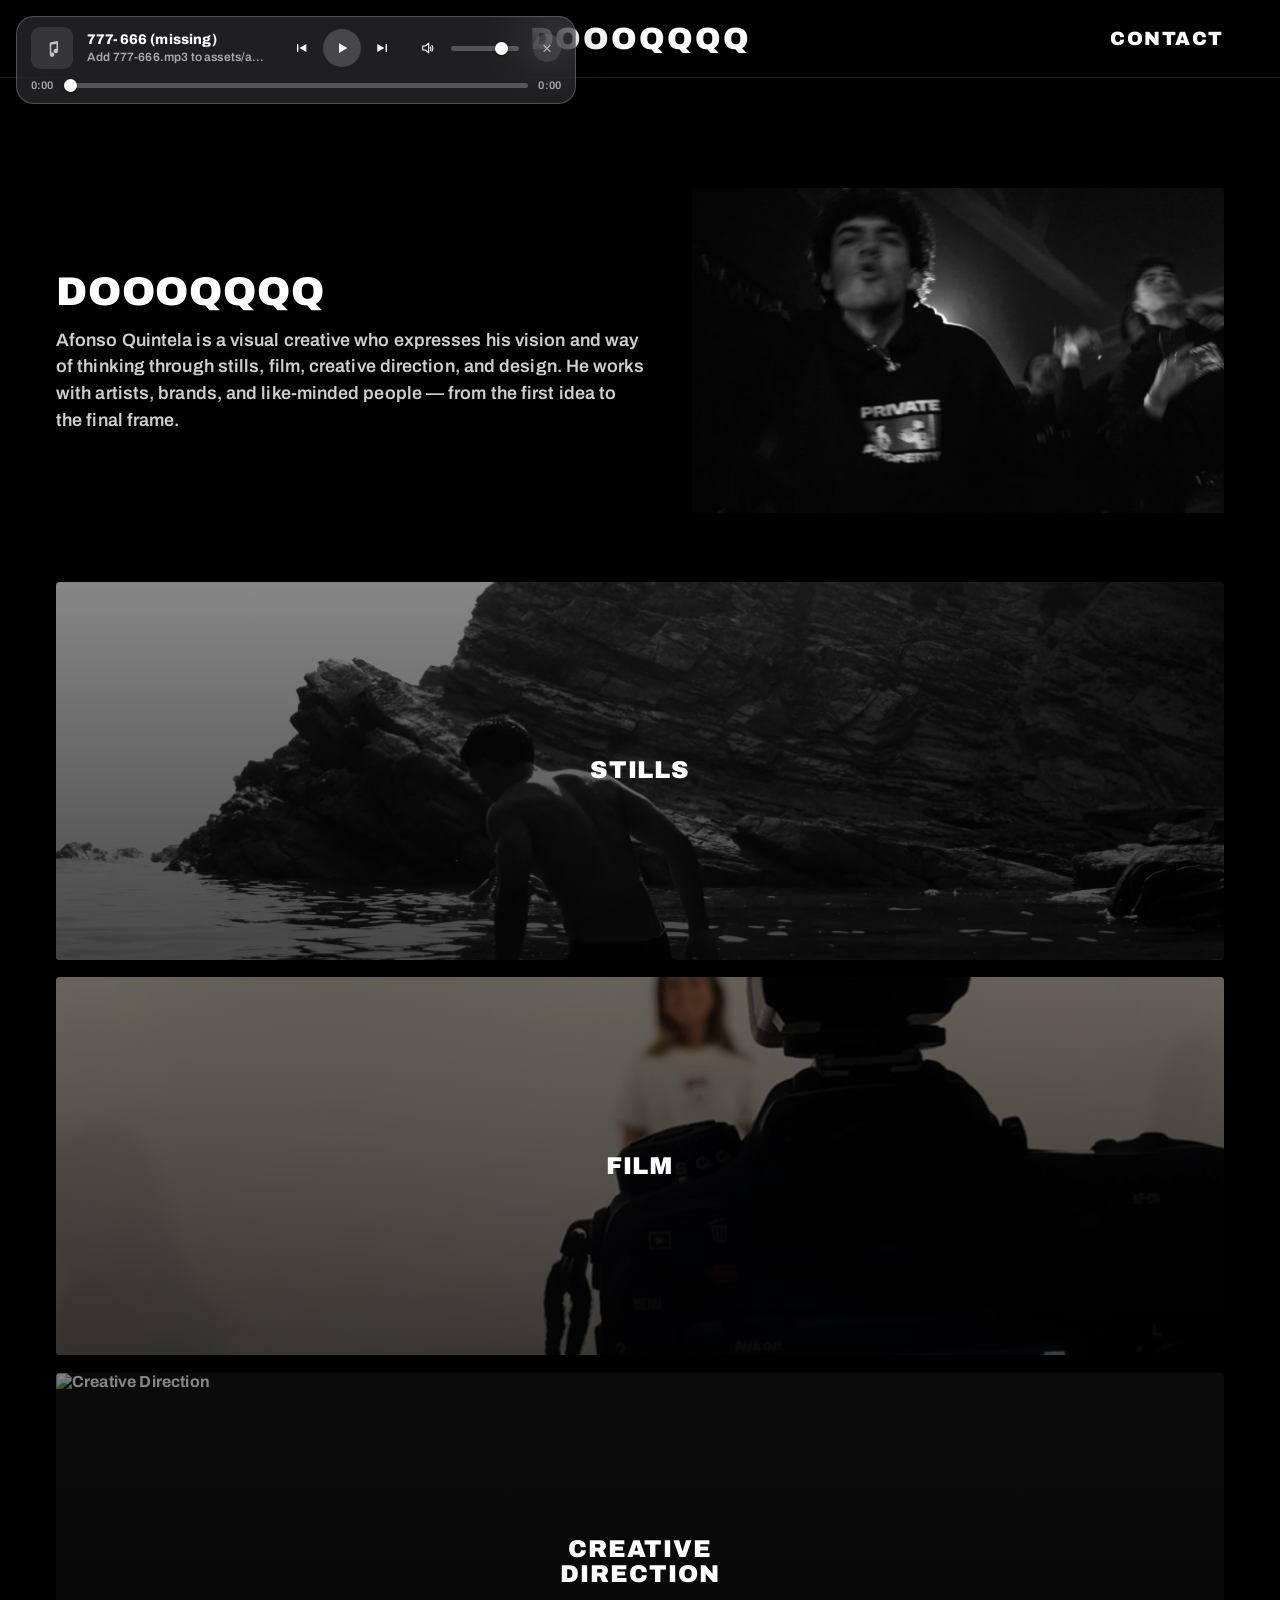
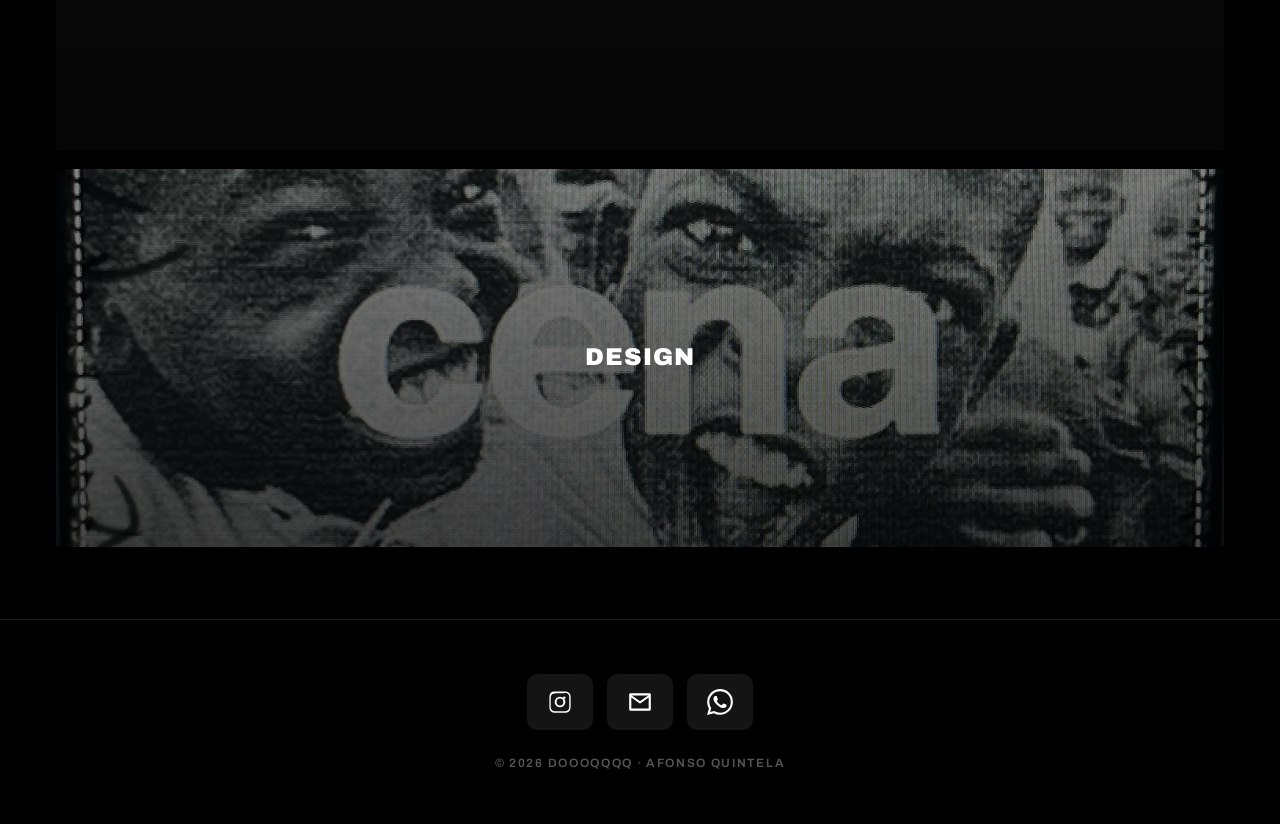
==== commit e674332f: "Header logo image (with wordmark fallback); per-track cover art wiring - Header brand now shows asse" ====
--- a/index.html
+++ b/index.html
@@ -11,7 +11,11 @@
 
   <!-- Header -->
   <header class="site-header">
-    <a href="index.html" class="brand">DOOOQQQQ</a>
+    <a href="index.html" class="brand" aria-label="DOOOQQQQ — home">
+      <img class="brand__logo" src="assets/img/logo.png" alt="DOOOQQQQ"
+           onerror="this.closest('.brand').classList.add('is-fallback');" />
+      <span class="brand__text">DOOOQQQQ</span>
+    </a>
     <div class="header__right">
       <a href="contact.html" class="btn-contact">Contact</a>
     </div>
--- a/assets/css/style.css
+++ b/assets/css/style.css
@@ -50,11 +50,24 @@
 .brand {
   grid-column: 2;
   justify-self: center;
+  display: flex;
+  align-items: center;
   font-weight: 900;
   font-size: clamp(22px, 2.4vw, 32px);
   letter-spacing: 0.06em;
   text-transform: uppercase;
 }
+/* Header logo image (black line-art inverted to white on the dark header) */
+.brand__logo {
+  height: clamp(34px, 4.4vw, 48px);
+  width: auto;
+  display: block;
+  filter: invert(1);
+}
+.brand__text { display: none; }
+/* Shown only if the logo image is missing */
+.brand.is-fallback .brand__logo { display: none; }
+.brand.is-fallback .brand__text { display: inline; }
 
 .header__right {
   grid-column: 3;
@@ -587,24 +600,31 @@
   .form__row { grid-template-columns: 1fr; }
 }
 
-/* ---------------- Floating music player (compact vertical card) ---------------- */
+/* ---------------- Floating music player (horizontal bar) ---------------- */
 .audio-player {
   position: fixed;
-  top: 18px;
-  left: 18px;
+  top: 16px;
+  left: 16px;
   z-index: 60;
   font-family: 'Archivo', 'Helvetica Neue', Helvetica, Arial, sans-serif;
   --gp-bg: rgba(58, 56, 60, 0.55);
-  --gp-soft: rgba(255, 255, 255, 0.16);
   --gp-text: #ffffff;
   --gp-muted: rgba(255, 255, 255, 0.62);
 }
+
+/* Only one icon of each pair is ever visible */
+.audio-player .icon-pause,
+.audio-player .icon-vol-off { display: none; }
+.audio-player.is-playing .icon-play { display: none; }
+.audio-player.is-playing .icon-pause { display: block; }
+.audio-player.is-muted .icon-vol-on { display: none; }
+.audio-player.is-muted .icon-vol-off { display: block; }
 
 /* Collapsed round icon */
 .audio-player__toggle {
   position: relative;
-  width: 48px;
-  height: 48px;
+  width: 46px;
+  height: 46px;
   border-radius: 999px;
   border: 1px solid rgba(255, 255, 255, 0.22);
   background: var(--gp-bg);
@@ -621,7 +641,7 @@
 .audio-player.is-open .audio-player__toggle { opacity: 0; pointer-events: none; }
 .audio-player__toggle-art {
   position: relative;
-  width: 28px; height: 28px;
+  width: 26px; height: 26px;
   border-radius: 7px;
   overflow: hidden;
   display: grid; place-items: center;
@@ -630,18 +650,12 @@
 .audio-player__toggle .icon-note { width: 18px; height: 18px; fill: var(--gp-text); }
 .audio-player.is-playing .audio-player__toggle-art { opacity: 0.35; }
 .audio-player__bars {
-  position: absolute;
-  inset: 0;
-  display: none;
-  align-items: center;
-  justify-content: center;
-  gap: 3px;
+  position: absolute; inset: 0;
+  display: none; align-items: center; justify-content: center; gap: 3px;
 }
 .audio-player.is-playing .audio-player__bars { display: flex; }
 .audio-player__bars i {
-  width: 3px;
-  background: var(--gp-text);
-  border-radius: 2px;
+  width: 3px; border-radius: 2px; background: var(--gp-text);
   animation: eq 0.9s ease-in-out infinite;
 }
 .audio-player__bars i:nth-child(1) { height: 7px;  animation-delay: -0.6s; }
@@ -650,14 +664,15 @@
 @keyframes eq { 0%, 100% { transform: scaleY(0.5); } 50% { transform: scaleY(1); } }
 @media (prefers-reduced-motion: reduce) { .audio-player__bars i { animation: none; } }
 
-/* Expanded card */
-.audio-player__card {
+/* Expanded horizontal bar */
+.audio-player__bar {
   position: absolute;
   top: 0;
   left: 0;
-  width: 260px;
-  padding: 18px 18px 20px;
-  border-radius: 22px;
+  width: max-content;
+  max-width: min(560px, calc(100vw - 32px));
+  padding: 10px 14px 12px;
+  border-radius: 18px;
   border: 1px solid rgba(255, 255, 255, 0.22);
   background: var(--gp-bg);
   backdrop-filter: blur(26px) saturate(1.4);
@@ -665,151 +680,133 @@
   box-shadow: 0 24px 60px rgba(0, 0, 0, 0.5);
   color: var(--gp-text);
   transform-origin: top left;
-  transform: scale(0.9);
+  transform: scale(0.94);
   opacity: 0;
   pointer-events: none;
-  transition: transform 0.28s var(--ease), opacity 0.28s var(--ease);
-}
-.audio-player.is-open .audio-player__card { transform: scale(1); opacity: 1; pointer-events: auto; }
-
-.audio-player__close {
-  position: absolute;
-  top: 12px; right: 12px;
-  width: 26px; height: 26px;
-  border: none;
-  border-radius: 999px;
-  background: rgba(255, 255, 255, 0.12);
+  transition: transform 0.24s var(--ease), opacity 0.24s var(--ease);
+}
+.audio-player.is-open .audio-player__bar { transform: scale(1); opacity: 1; pointer-events: auto; }
+
+.audio-player__row {
+  display: flex;
+  align-items: center;
+  gap: 14px;
+}
+.audio-player__art {
+  width: 42px; height: 42px;
+  border-radius: 9px;
+  overflow: hidden;
+  flex: none;
+  background: rgba(255, 255, 255, 0.1);
+  display: grid; place-items: center;
+}
+.audio-player__art-img { width: 100%; height: 100%; object-fit: cover; }
+.audio-player__art-fallback { width: 18px; height: 18px; fill: rgba(255, 255, 255, 0.7); }
+
+.audio-player__meta {
+  min-width: 96px;
+  max-width: 190px;
+  overflow: hidden;
+}
+.audio-player__title {
+  font-weight: 800;
+  font-size: 14px;
+  line-height: 1.2;
+  overflow: hidden; text-overflow: ellipsis; white-space: nowrap;
+}
+.audio-player__artist {
+  margin-top: 2px;
+  font-weight: 600;
+  font-size: 12px;
   color: var(--gp-muted);
-  font-size: 17px;
-  line-height: 1;
-  cursor: pointer;
-  transition: background 0.2s var(--ease), color 0.2s var(--ease);
-}
-.audio-player__close:hover { background: rgba(255, 255, 255, 0.22); color: var(--gp-text); }
-
-.audio-player__art {
-  width: 108px;
-  height: 108px;
-  margin: 4px auto 16px;
-  border-radius: 12px;
-  overflow: hidden;
-  background: rgba(255, 255, 255, 0.1);
-  display: grid;
-  place-items: center;
-  box-shadow: 0 8px 24px rgba(0, 0, 0, 0.35);
-}
-.audio-player__art-img { width: 100%; height: 100%; object-fit: cover; }
-.audio-player__art-fallback { width: 34px; height: 34px; fill: rgba(255, 255, 255, 0.7); }
-
-.audio-player__title {
-  text-align: center;
-  font-weight: 800;
-  font-size: 17px;
-  line-height: 1.2;
-  letter-spacing: 0.01em;
-  overflow: hidden;
-  text-overflow: ellipsis;
-  white-space: nowrap;
-}
-.audio-player__artist {
-  text-align: center;
-  margin-top: 3px;
-  font-weight: 600;
-  font-size: 13px;
-  color: var(--gp-muted);
-  overflow: hidden;
-  text-overflow: ellipsis;
-  white-space: nowrap;
-}
-
-.audio-player__controls {
-  display: flex;
-  align-items: center;
-  justify-content: center;
-  gap: 22px;
-  margin: 16px 0 4px;
-}
+  overflow: hidden; text-overflow: ellipsis; white-space: nowrap;
+}
+
+.audio-player__controls { display: flex; align-items: center; gap: 6px; flex: none; }
 .audio-player__btn {
   border: none;
   background: transparent;
   color: var(--gp-text);
   cursor: pointer;
-  display: grid;
-  place-items: center;
+  display: grid; place-items: center;
+  width: 32px; height: 32px;
+  border-radius: 999px;
   padding: 0;
-  transition: transform 0.15s var(--ease), opacity 0.15s var(--ease);
-}
-.audio-player__btn:hover { transform: scale(1.1); }
-.audio-player__btn svg { width: 22px; height: 22px; fill: currentColor; }
+  transition: transform 0.15s var(--ease), background 0.2s var(--ease);
+}
+.audio-player__btn:hover { transform: scale(1.1); background: rgba(255, 255, 255, 0.14); }
+.audio-player__btn svg { width: 16px; height: 16px; fill: currentColor; }
 .audio-player__btn--play {
-  width: 54px; height: 54px;
+  width: 38px; height: 38px;
+  background: rgba(255, 255, 255, 0.18);
+}
+.audio-player__btn--play svg { width: 18px; height: 18px; }
+.audio-player__btn--play:hover { background: rgba(255, 255, 255, 0.3); }
+
+.audio-player__volume { display: flex; align-items: center; gap: 8px; flex: none; }
+.audio-player__btn--mute { width: 30px; height: 30px; }
+.audio-player__btn--mute:hover { transform: none; }
+.audio-player__volume-range { width: 68px; flex: none; }
+
+.audio-player__close {
+  flex: none;
+  width: 28px; height: 28px;
+  border: none;
   border-radius: 999px;
-  background: rgba(255, 255, 255, 0.16);
-}
-.audio-player__btn--play svg { width: 26px; height: 26px; }
-.audio-player__btn--play:hover { background: rgba(255, 255, 255, 0.26); }
-
-.audio-player__seek-row { margin-top: 14px; }
-.audio-player__times {
-  display: flex;
-  justify-content: space-between;
-  margin-top: 6px;
-}
-.audio-player__time {
-  font-size: 11px;
-  font-weight: 600;
+  background: rgba(255, 255, 255, 0.1);
   color: var(--gp-muted);
-}
-
-.audio-player__volume {
+  font-size: 17px; line-height: 1;
+  cursor: pointer;
+  transition: background 0.2s var(--ease), color 0.2s var(--ease);
+}
+.audio-player__close:hover { background: rgba(255, 255, 255, 0.22); color: var(--gp-text); }
+
+.audio-player__seek-row {
   display: flex;
   align-items: center;
-  gap: 12px;
-  margin-top: 14px;
-}
-.audio-player__btn--mute {
-  width: 34px; height: 34px;
-  border-radius: 999px;
-  background: rgba(255, 255, 255, 0.12);
-  flex: none;
-}
-.audio-player__btn--mute svg { width: 18px; height: 18px; }
-.audio-player__btn--mute:hover { background: rgba(255, 255, 255, 0.22); transform: none; }
+  gap: 10px;
+  margin-top: 10px;
+}
+.audio-player__time { font-size: 11px; font-weight: 600; color: var(--gp-muted); flex: none; }
+.audio-player__time--dur { text-align: right; }
 
 /* Sliders (seek + volume) */
 .audio-player__range,
 .audio-player__volume-range {
   -webkit-appearance: none;
   appearance: none;
-  width: 100%;
   height: 5px;
   border-radius: 999px;
-  background: rgba(255, 255, 255, 0.22);
-  cursor: pointer;
-}
-.audio-player__range { display: block; }
-.audio-player__volume-range { flex: 1; }
+  background: rgba(255, 255, 255, 0.24);
+  cursor: pointer;
+}
+.audio-player__range { flex: 1; }
 .audio-player__range::-webkit-slider-thumb,
 .audio-player__volume-range::-webkit-slider-thumb {
-  -webkit-appearance: none;
-  appearance: none;
-  width: 14px; height: 14px;
+  -webkit-appearance: none; appearance: none;
+  width: 13px; height: 13px;
   border-radius: 999px;
   background: #fff;
   box-shadow: 0 1px 4px rgba(0, 0, 0, 0.4);
 }
 .audio-player__range::-moz-range-thumb,
 .audio-player__volume-range::-moz-range-thumb {
-  width: 14px; height: 14px;
-  border: none;
-  border-radius: 999px;
-  background: #fff;
-}
-
-@media (max-width: 640px) {
-  .brand { font-size: 16px; letter-spacing: 0.04em; }
-  .site-header { padding-top: 16px; padding-bottom: 16px; }
+  width: 13px; height: 13px; border: none; border-radius: 999px; background: #fff;
+}
+
+/* Phones: drop the bar below the header and let it span the width so it
+   never overlaps the logo / Contact link. */
+@media (max-width: 720px) {
   .audio-player { top: 10px; left: 10px; }
-  /* Drop the expanded card just below the header on phones */
-  .audio-player__card { top: 52px; }
-}
+  .audio-player__bar {
+    top: 52px;
+    left: -10px;
+    width: calc(100vw - 20px);
+    max-width: calc(100vw - 20px);
+  }
+  .audio-player__meta { min-width: 0; flex: 1; max-width: none; }
+  .audio-player__volume-range { width: 52px; }
+}
+@media (max-width: 420px) {
+  .audio-player__volume { display: none; }
+}
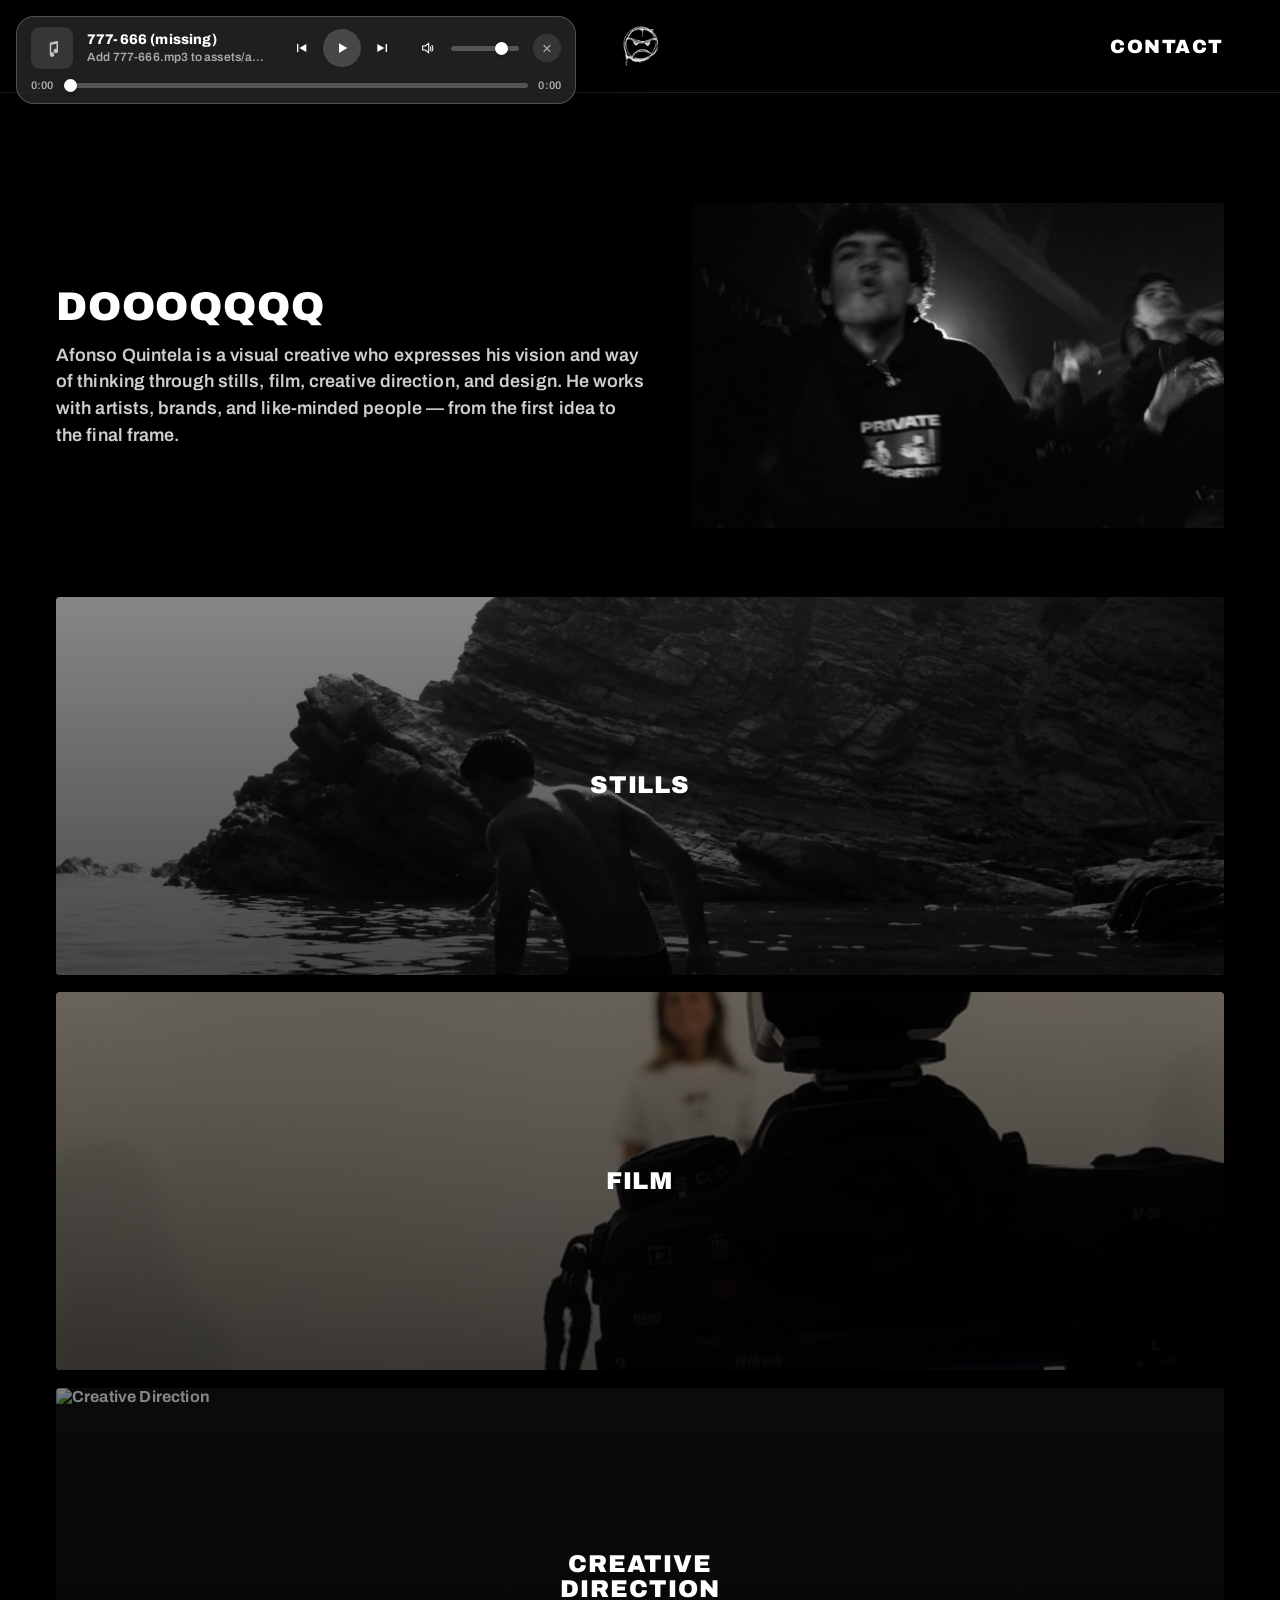
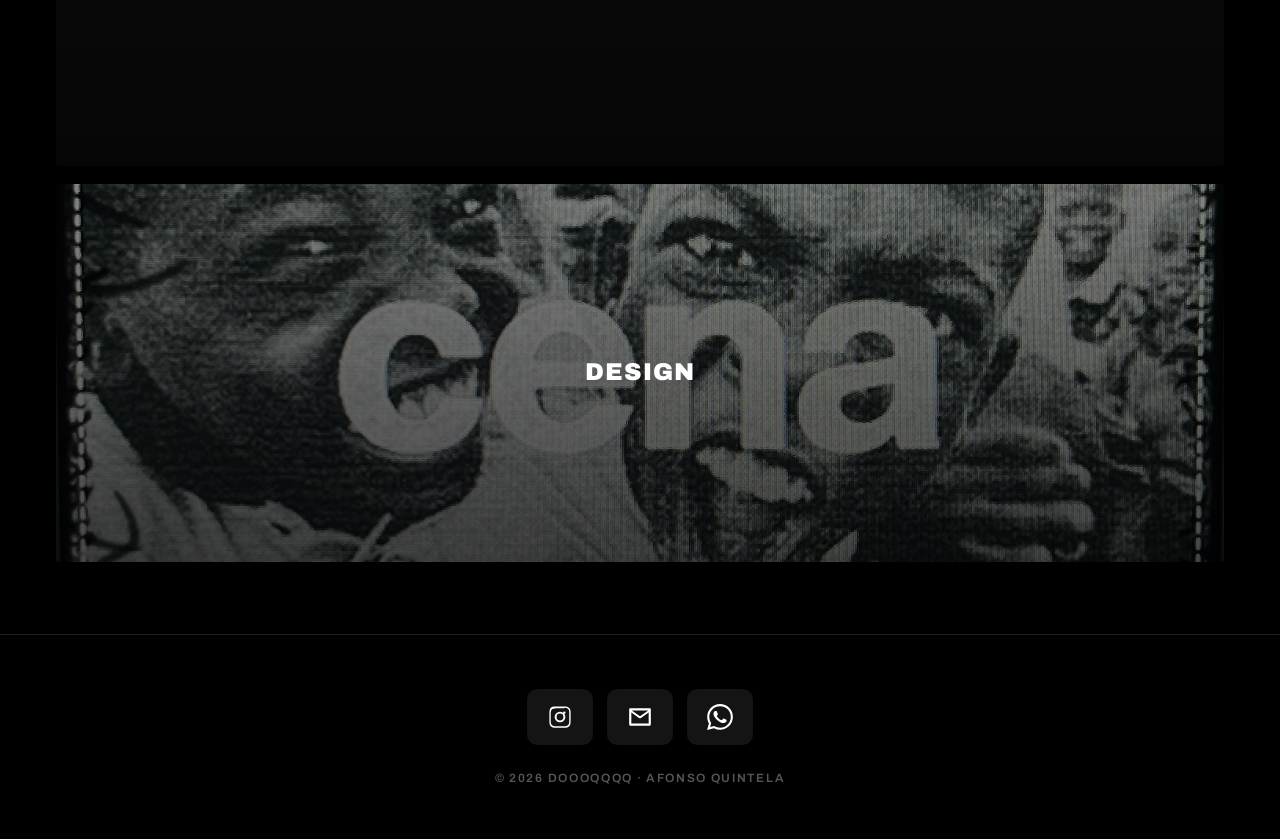
==== commit 7696d365: "Update index.html" ====
--- a/index.html
+++ b/index.html
@@ -12,7 +12,7 @@
   <!-- Header -->
   <header class="site-header">
     <a href="index.html" class="brand" aria-label="DOOOQQQQ — home">
-      <img class="brand__logo" src="assets/img/logo.png" alt="DOOOQQQQ"
+      <img class="brand__logo" src="assets/img/logo (3).png" alt="DOOOQQQQ"
            onerror="this.closest('.brand').classList.add('is-fallback');" />
       <span class="brand__text">DOOOQQQQ</span>
     </a>
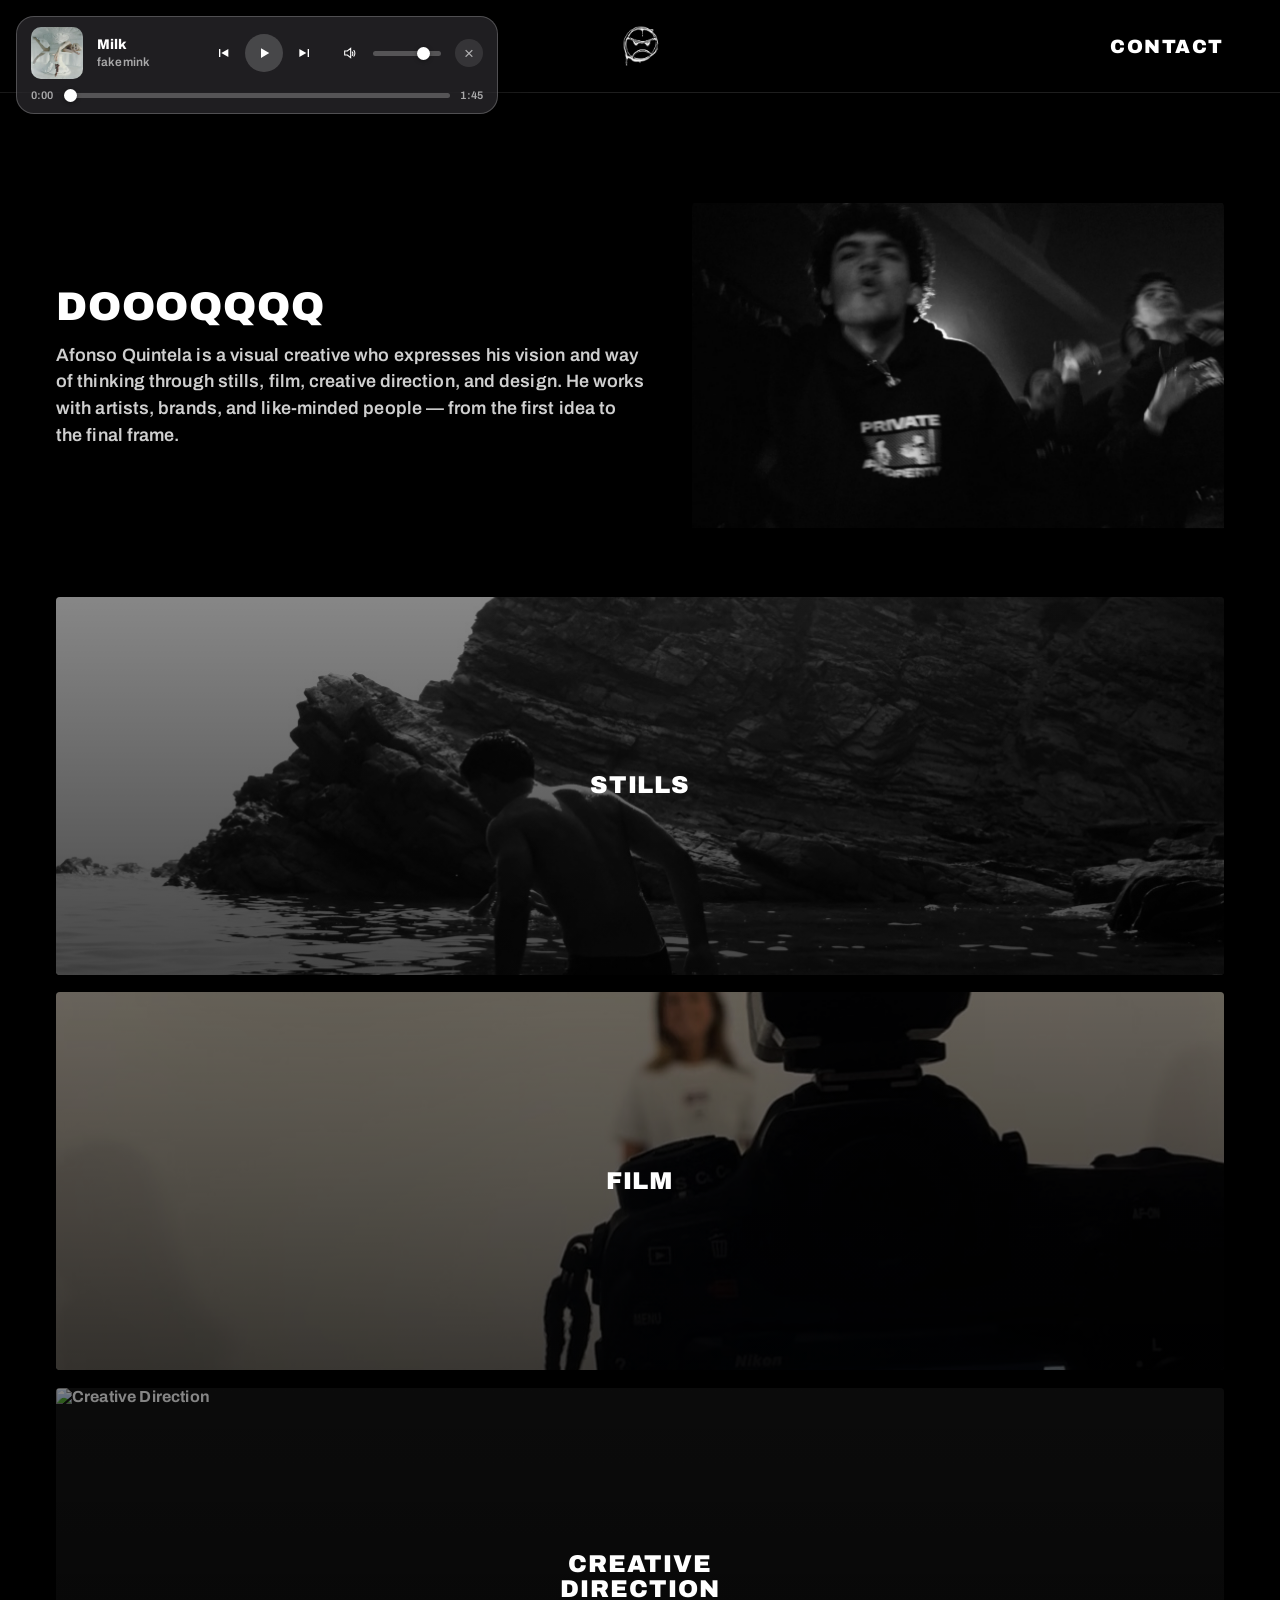
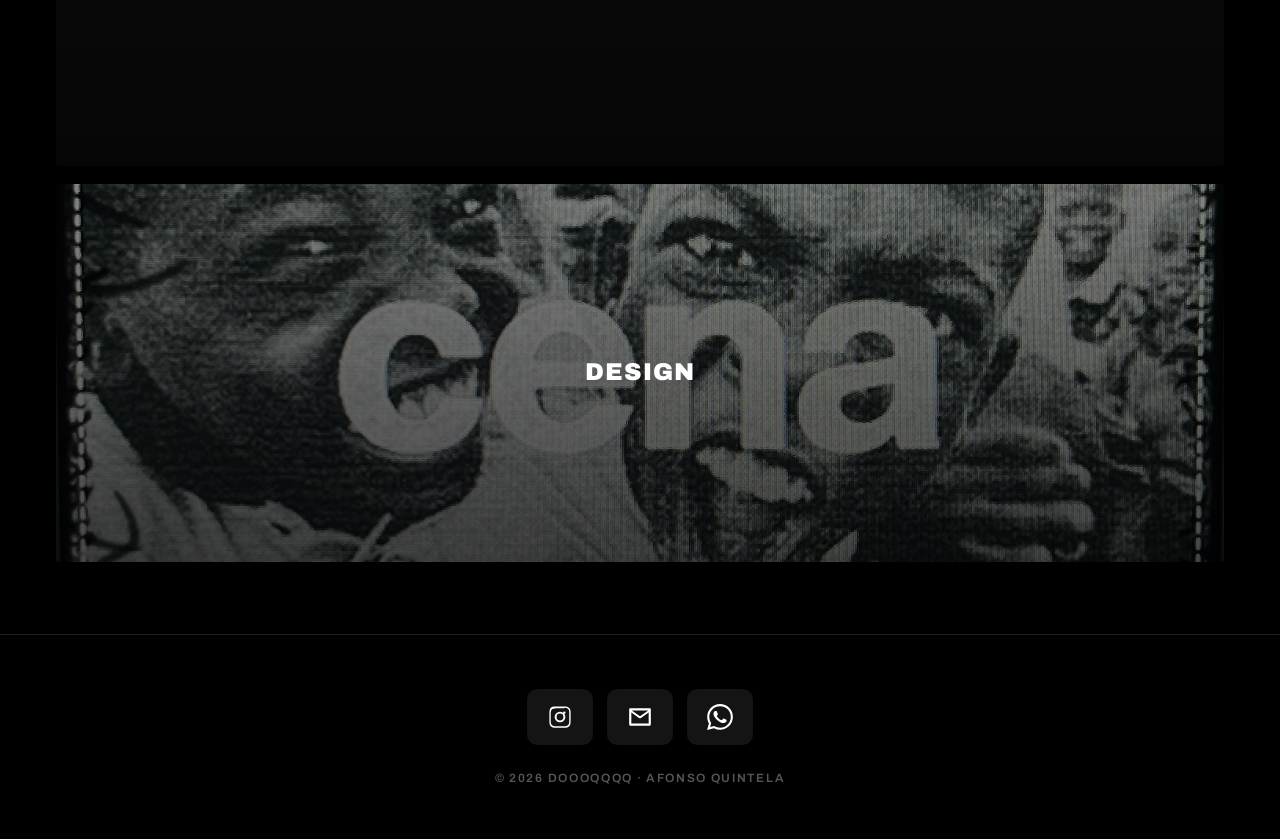
==== commit a55a7a22: "Random playlist order per visit; covers fill box; fix logo on home - Playlist is shuffled once per v" ====
--- a/index.html
+++ b/index.html
@@ -12,7 +12,7 @@
   <!-- Header -->
   <header class="site-header">
     <a href="index.html" class="brand" aria-label="DOOOQQQQ — home">
-      <img class="brand__logo" src="assets/img/logo (3).png" alt="DOOOQQQQ"
+      <img class="brand__logo" src="assets/img/logo.png" alt="DOOOQQQQ"
            onerror="this.closest('.brand').classList.add('is-fallback');" />
       <span class="brand__text">DOOOQQQQ</span>
     </a>
--- a/assets/css/style.css
+++ b/assets/css/style.css
@@ -641,12 +641,21 @@
 .audio-player.is-open .audio-player__toggle { opacity: 0; pointer-events: none; }
 .audio-player__toggle-art {
   position: relative;
-  width: 26px; height: 26px;
+  width: 30px; height: 30px;
   border-radius: 7px;
   overflow: hidden;
-  display: grid; place-items: center;
-}
-.audio-player__toggle-img { width: 100%; height: 100%; object-fit: cover; }
+  display: grid;
+  grid-template-areas: "stack";
+  place-items: center;
+}
+.audio-player__toggle-img,
+.audio-player__toggle .icon-note { grid-area: stack; }
+.audio-player__toggle-img {
+  width: 100%; height: 100%;
+  object-fit: cover;
+  position: relative;
+  z-index: 1;
+}
 .audio-player__toggle .icon-note { width: 18px; height: 18px; fill: var(--gp-text); }
 .audio-player.is-playing .audio-player__toggle-art { opacity: 0.35; }
 .audio-player__bars {
@@ -693,15 +702,26 @@
   gap: 14px;
 }
 .audio-player__art {
-  width: 42px; height: 42px;
-  border-radius: 9px;
+  width: 52px; height: 52px;
+  border-radius: 10px;
   overflow: hidden;
   flex: none;
   background: rgba(255, 255, 255, 0.1);
-  display: grid; place-items: center;
-}
-.audio-player__art-img { width: 100%; height: 100%; object-fit: cover; }
-.audio-player__art-fallback { width: 18px; height: 18px; fill: rgba(255, 255, 255, 0.7); }
+  display: grid;
+  grid-template-areas: "stack";
+  place-items: center;
+}
+/* Image and note occupy the same cell; the image, when present, sits on top
+   and fully covers the box so the note can never peek through. */
+.audio-player__art-img,
+.audio-player__art-fallback { grid-area: stack; }
+.audio-player__art-img {
+  width: 100%; height: 100%;
+  object-fit: cover;
+  position: relative;
+  z-index: 1;
+}
+.audio-player__art-fallback { width: 20px; height: 20px; fill: rgba(255, 255, 255, 0.7); }
 
 .audio-player__meta {
   min-width: 96px;
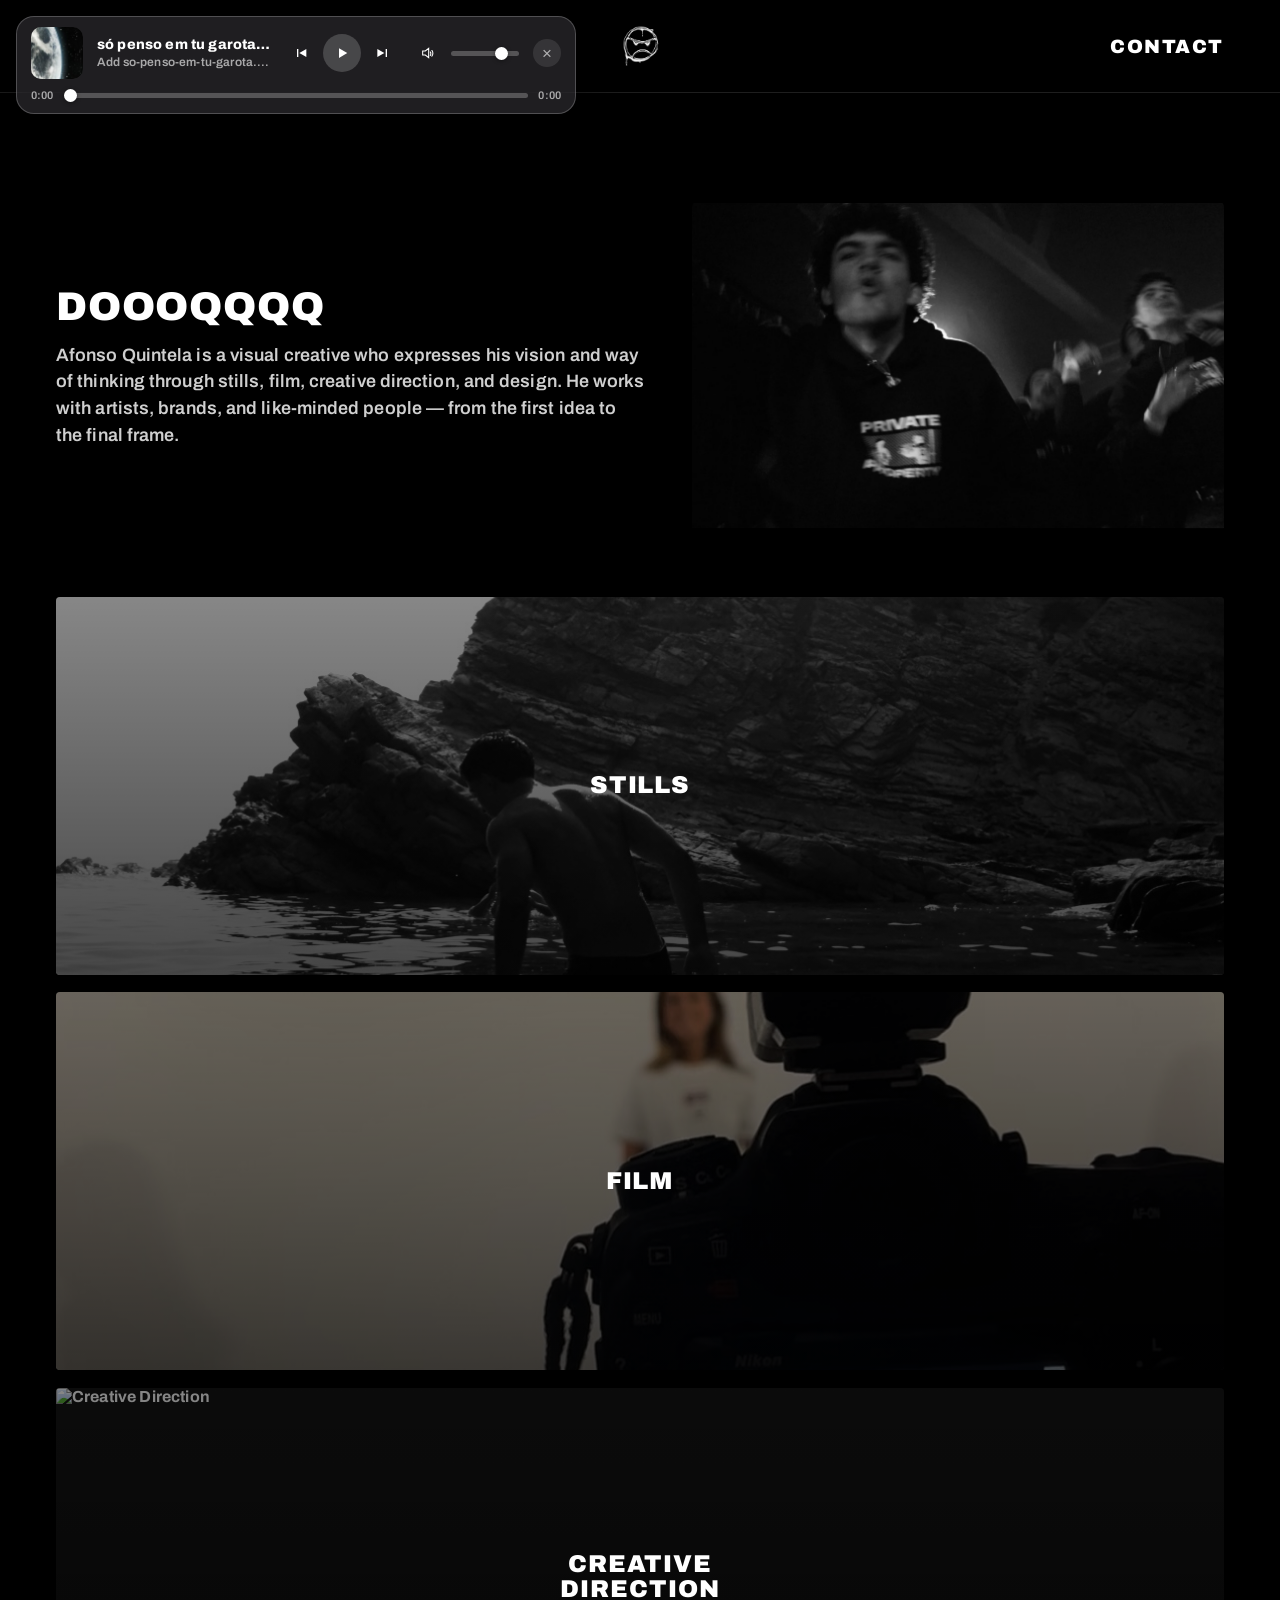
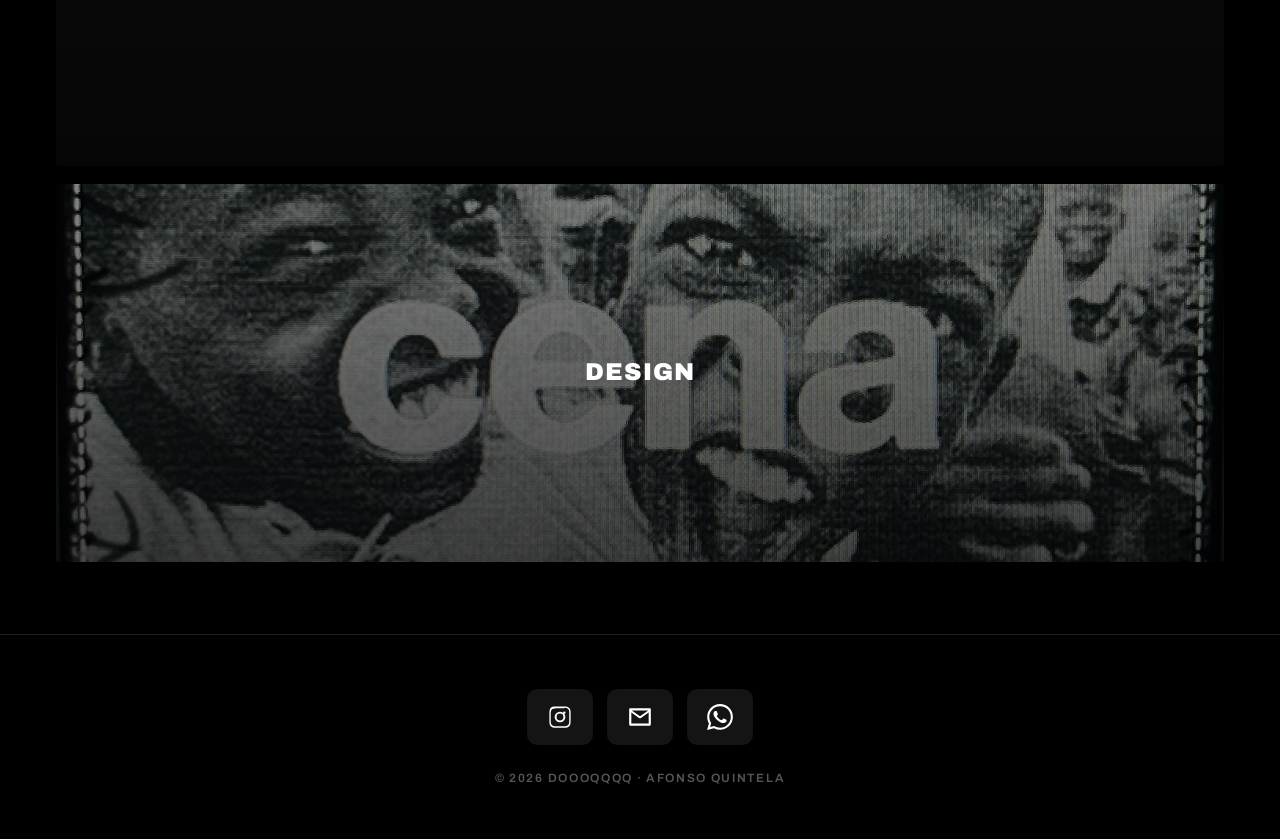
==== commit 1c9a486e: "Seamless navigation (music no longer pauses) + email the contact form - Added assets/js/nav.js: inte" ====
--- a/index.html
+++ b/index.html
@@ -83,5 +83,7 @@
   <script>document.getElementById('year').textContent = new Date().getFullYear();</script>
   <script src="assets/js/audio-player.js"></script>
   <script src="assets/js/site.js"></script>
+  <script src="assets/js/contact.js"></script>
+  <script src="assets/js/nav.js"></script>
 </body>
 </html>
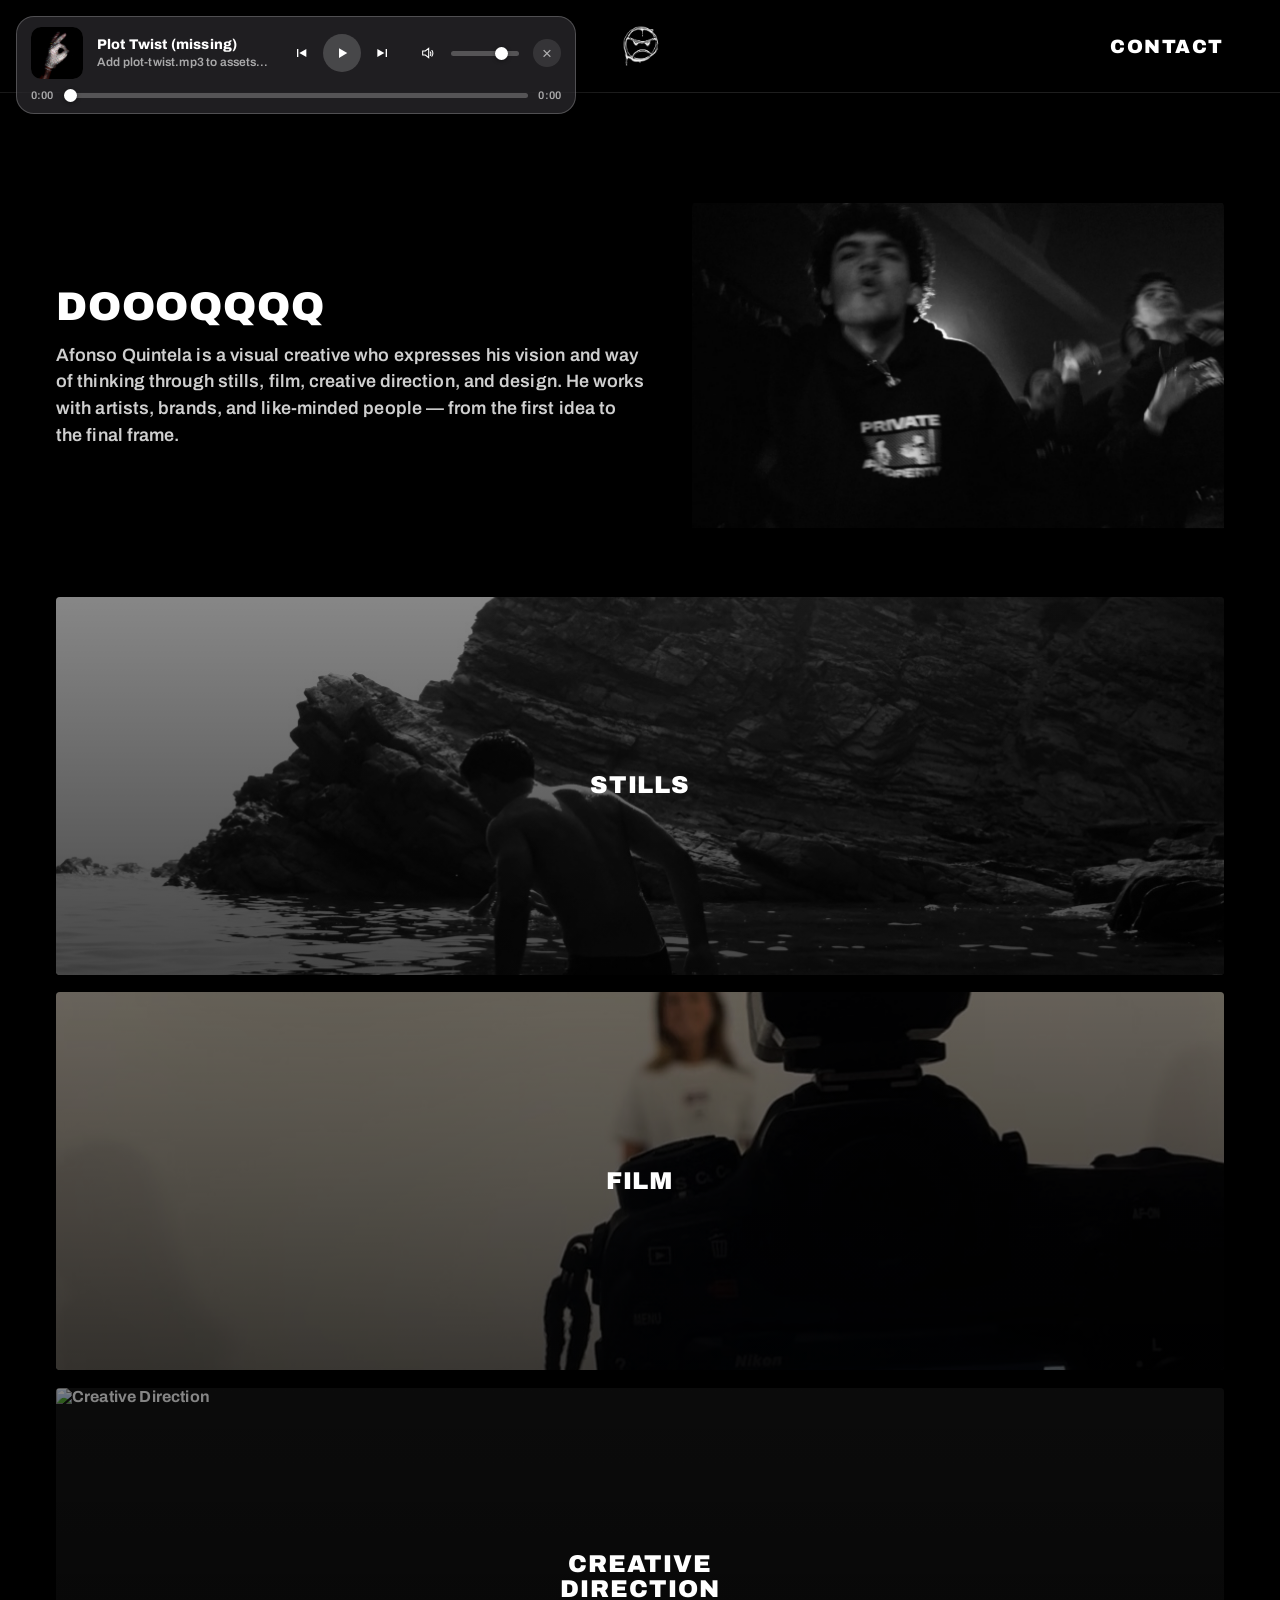
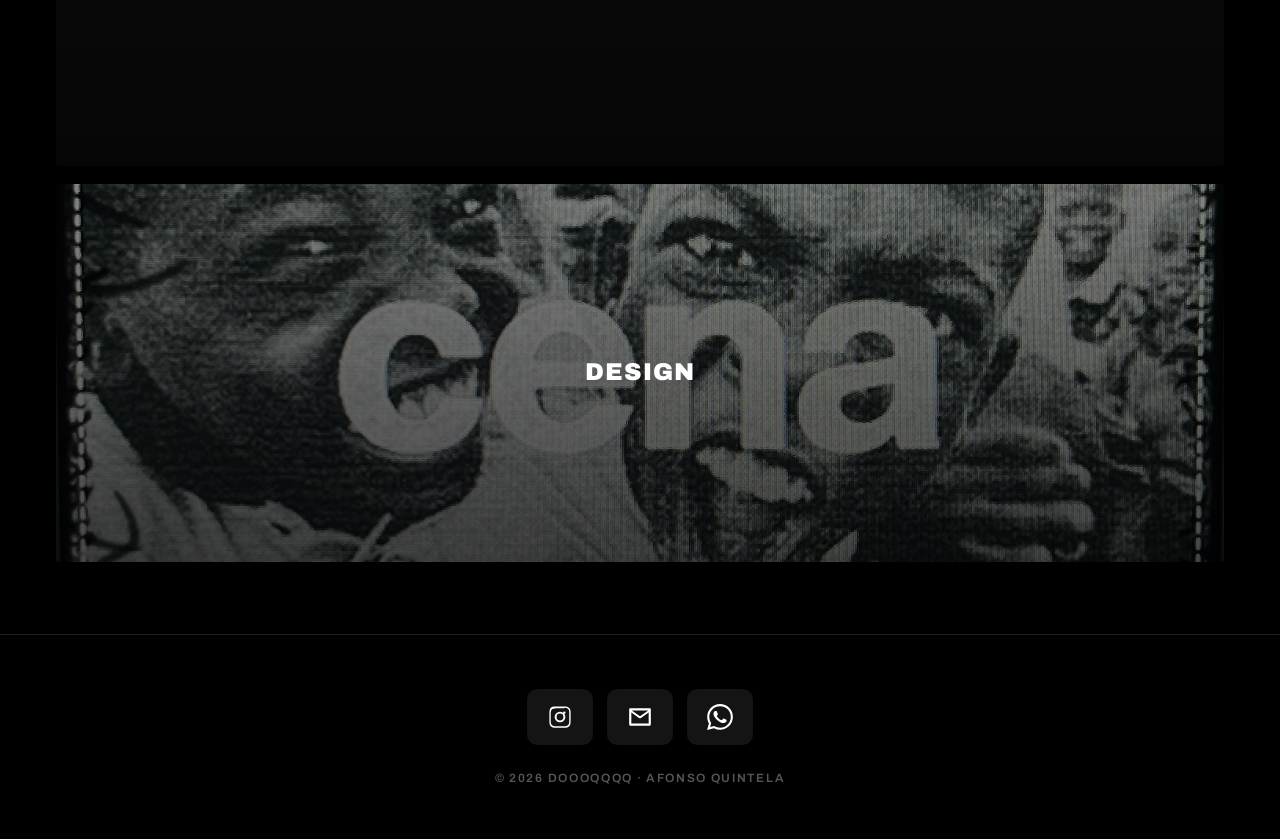
==== commit 172cd908: "Add still 12e; set browser tab favicon to header logo on black background" ====
--- a/index.html
+++ b/index.html
@@ -5,6 +5,9 @@
   <meta name="viewport" content="width=device-width, initial-scale=1.0" />
   <title>DOOOQQQQ — Afonso Quintela</title>
   <meta name="description" content="Afonso Quintela — stills, film, creative direction & design." />
+  <link rel="icon" href="assets/img/favicon.ico" sizes="any" />
+  <link rel="icon" type="image/png" href="assets/img/favicon.png" />
+  <link rel="apple-touch-icon" href="assets/img/apple-touch-icon.png" />
   <link rel="stylesheet" href="assets/css/style.css" />
 </head>
 <body>
--- a/assets/css/style.css
+++ b/assets/css/style.css
@@ -104,6 +104,10 @@
 @media (min-width: 820px) {
   .hero { grid-template-columns: 1.05fr 0.95fr; }
 }
+/* Stacked (mobile): image on top of the bio so there's a clear separation. */
+@media (max-width: 819px) {
+  .hero__media { order: -1; }
+}
 .hero__text { min-width: 0; }
 .hero__title {
   font-weight: 900;
@@ -229,6 +233,11 @@
   transition: transform 0.6s var(--ease), filter 0.4s var(--ease);
 }
 .item--video { height: clamp(300px, 72vh, 700px); }
+/* On phones, keep video tiles landscape instead of stretching tall with
+   the 72vh clamp above (which made portrait screens crop them oddly). */
+@media (max-width: 720px) {
+  .item--video { height: auto; aspect-ratio: 16 / 9; }
+}
 
 /* Stills — same bordered-card grid at every screen size (mobile and
    desktop both scroll the same pattern; only the column count grows
@@ -248,6 +257,33 @@
   border: 1px solid var(--line);
 }
 .item:hover img { transform: scale(1.04); }
+
+/* Masonry ("tetris") layout — mixed formats packing together. Tiles keep
+   their natural proportions and flow down balanced columns. */
+.grid--masonry {
+  column-count: 3;
+  column-gap: clamp(10px, 1.4vw, 22px);
+  padding-bottom: clamp(60px, 10vh, 120px);
+}
+/* Keep it a 2-column grid on tablet and phone (same disposition as desktop,
+   never a single big column). */
+@media (max-width: 900px) { .grid--masonry { column-count: 2; } }
+.grid--masonry .item {
+  width: 100%;
+  margin: 0 0 clamp(10px, 1.4vw, 22px);
+  break-inside: avoid;
+  -webkit-column-break-inside: avoid;
+}
+.item--tile {
+  border: 1px solid var(--line);
+  background: var(--card);
+}
+.item--tile img {
+  width: 100%;
+  height: auto;      /* keep the file's natural proportions */
+  display: block;
+  object-fit: contain;
+}
 
 /* Scroll reveal */
 .reveal {
@@ -381,6 +417,93 @@
   transition: background 0.25s var(--ease), border-color 0.25s var(--ease);
 }
 .lightbox__close:hover { background: #fff; color: #000; border-color: #fff; }
+
+/* Carousel (gallery) inside the lightbox */
+.lightbox__media--pad {
+  padding: clamp(20px, 4vw, 48px);
+  border-radius: 10px;
+  transition: background 0.4s var(--ease), transform 0.35s var(--ease);
+}
+.lightbox__media--pad img { border-radius: 0; box-shadow: none; }
+.lightbox__arrow {
+  position: absolute;
+  top: 50%;
+  transform: translateY(-50%);
+  z-index: 3;
+  width: clamp(42px, 5vw, 56px);
+  height: clamp(42px, 5vw, 56px);
+  border-radius: 999px;
+  border: 1.5px solid rgba(255, 255, 255, 0.55);
+  background: rgba(0, 0, 0, 0.35);
+  color: #fff;
+  font-size: 28px;
+  line-height: 1;
+  cursor: pointer;
+  display: grid; place-items: center;
+  transition: background 0.25s var(--ease), transform 0.2s var(--ease);
+}
+.lightbox__arrow:hover { background: #fff; color: #000; }
+.lightbox__arrow--prev { left: clamp(-6px, -3vw, -24px); }
+.lightbox__arrow--next { right: clamp(-6px, -3vw, -24px); }
+.lightbox__count {
+  position: absolute;
+  top: clamp(8px, 2vw, 16px);
+  left: 50%;
+  transform: translateX(-50%);
+  z-index: 3;
+  font-weight: 700;
+  font-size: 12px;
+  letter-spacing: 0.14em;
+  color: rgba(255, 255, 255, 0.85);
+  background: rgba(0, 0, 0, 0.4);
+  padding: 4px 12px;
+  border-radius: 999px;
+  pointer-events: none;
+}
+/* Embedded video (YouTube / Vimeo) inside the lightbox */
+.lightbox__embed {
+  position: relative;
+  width: min(1200px, 92vw);
+  aspect-ratio: 16 / 9;
+  max-height: 86vh;
+  background: #000;
+  border-radius: 4px;
+  overflow: hidden;
+  box-shadow: 0 30px 80px rgba(0, 0, 0, 0.6);
+}
+.lightbox__embed iframe {
+  position: absolute;
+  inset: 0;
+  width: 100%;
+  height: 100%;
+  border: 0;
+}
+
+/* One-line title shown at the bottom of the opened work */
+.lightbox__caption {
+  position: absolute;
+  left: 50%;
+  bottom: clamp(10px, 2.5vw, 20px);
+  transform: translateX(-50%);
+  z-index: 3;
+  max-width: 92%;
+  white-space: nowrap;
+  overflow: hidden;
+  text-overflow: ellipsis;
+  font-weight: 800;
+  text-transform: uppercase;
+  letter-spacing: 0.12em;
+  font-size: clamp(13px, 1.6vw, 18px);
+  color: #fff;
+  background: rgba(0, 0, 0, 0.5);
+  padding: 7px 18px;
+  border-radius: 999px;
+  text-shadow: 0 1px 8px rgba(0, 0, 0, 0.8);
+}
+@media (max-width: 560px) {
+  .lightbox__arrow--prev { left: 4px; }
+  .lightbox__arrow--next { right: 4px; }
+}
 
 /* ---------------- Footer ---------------- */
 .site-footer {
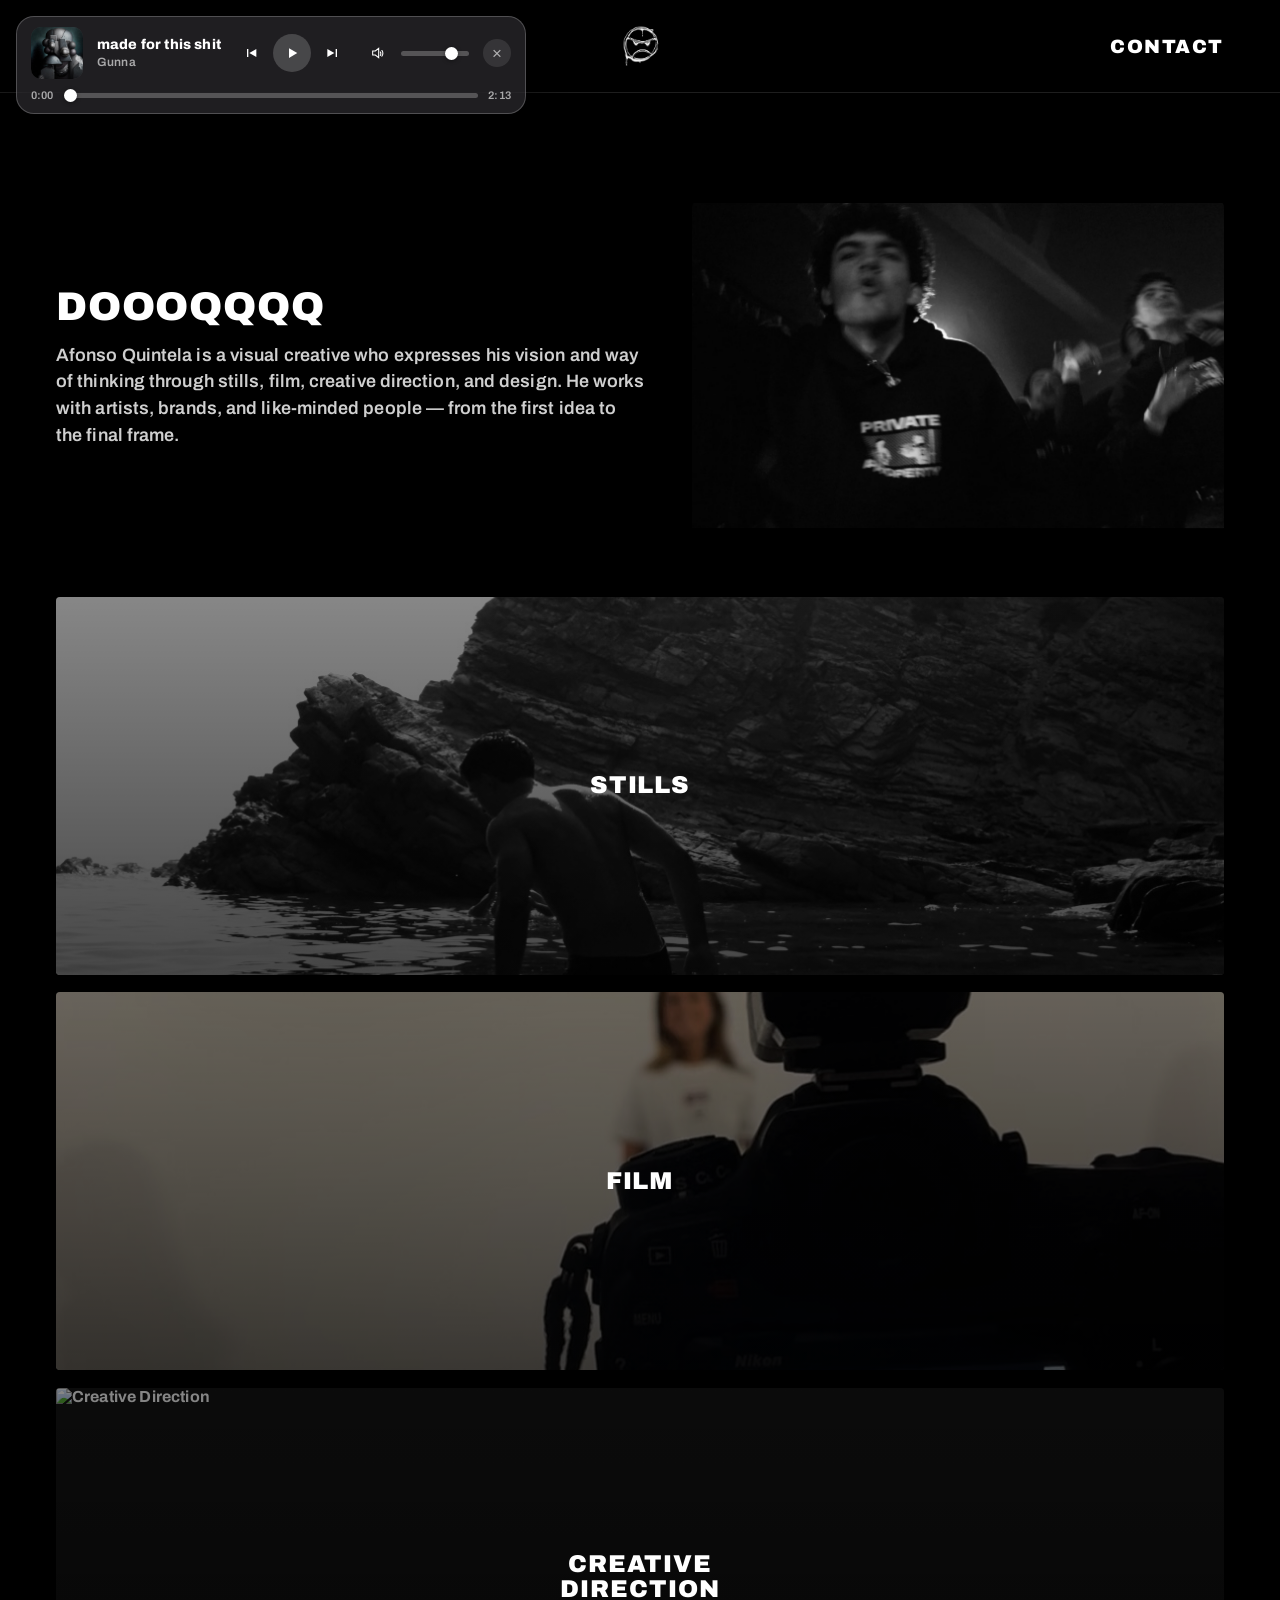
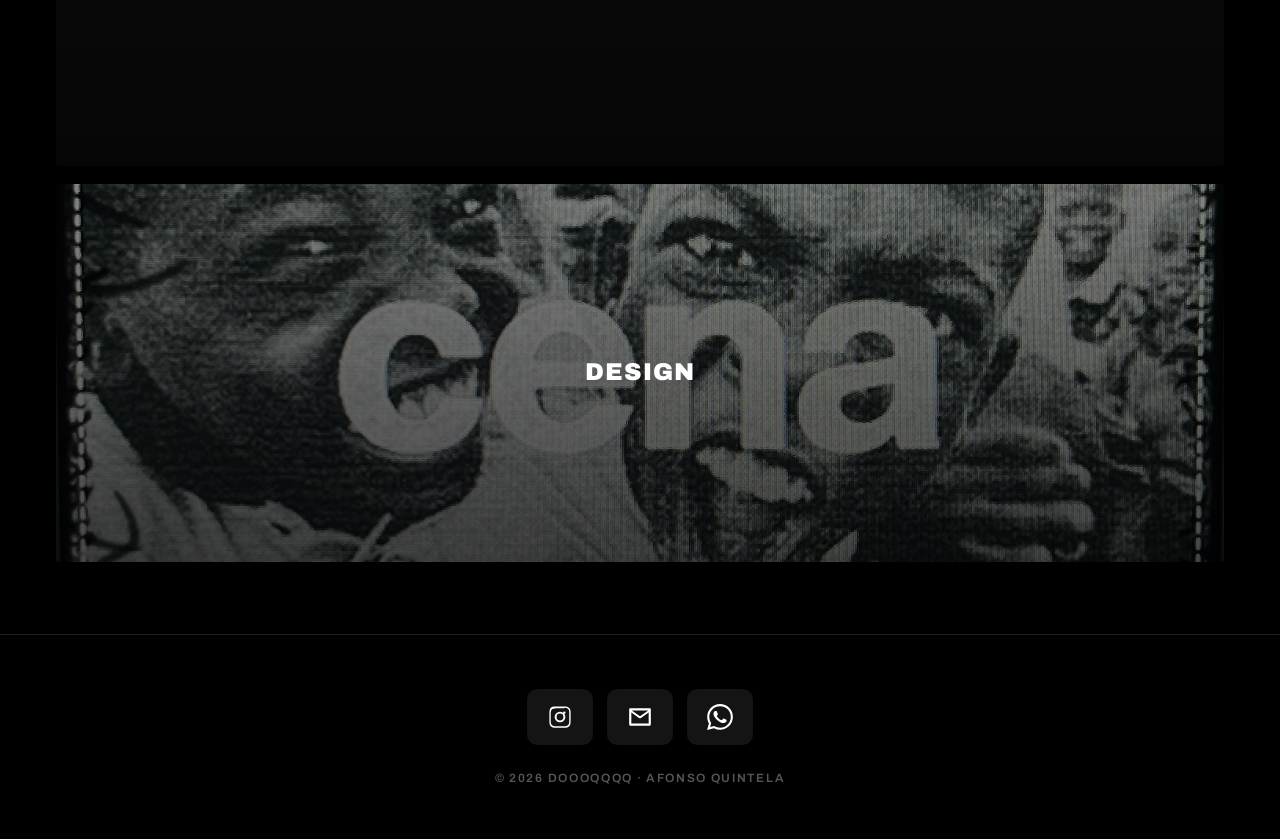
==== commit 7f46ff58: "Make favicon circular and wire up mobile home-screen icons via web manifest" ====
--- a/index.html
+++ b/index.html
@@ -8,6 +8,8 @@
   <link rel="icon" href="assets/img/favicon.ico" sizes="any" />
   <link rel="icon" type="image/png" href="assets/img/favicon.png" />
   <link rel="apple-touch-icon" href="assets/img/apple-touch-icon.png" />
+  <link rel="manifest" href="manifest.json" />
+  <meta name="theme-color" content="#000000" />
   <link rel="stylesheet" href="assets/css/style.css" />
 </head>
 <body>
